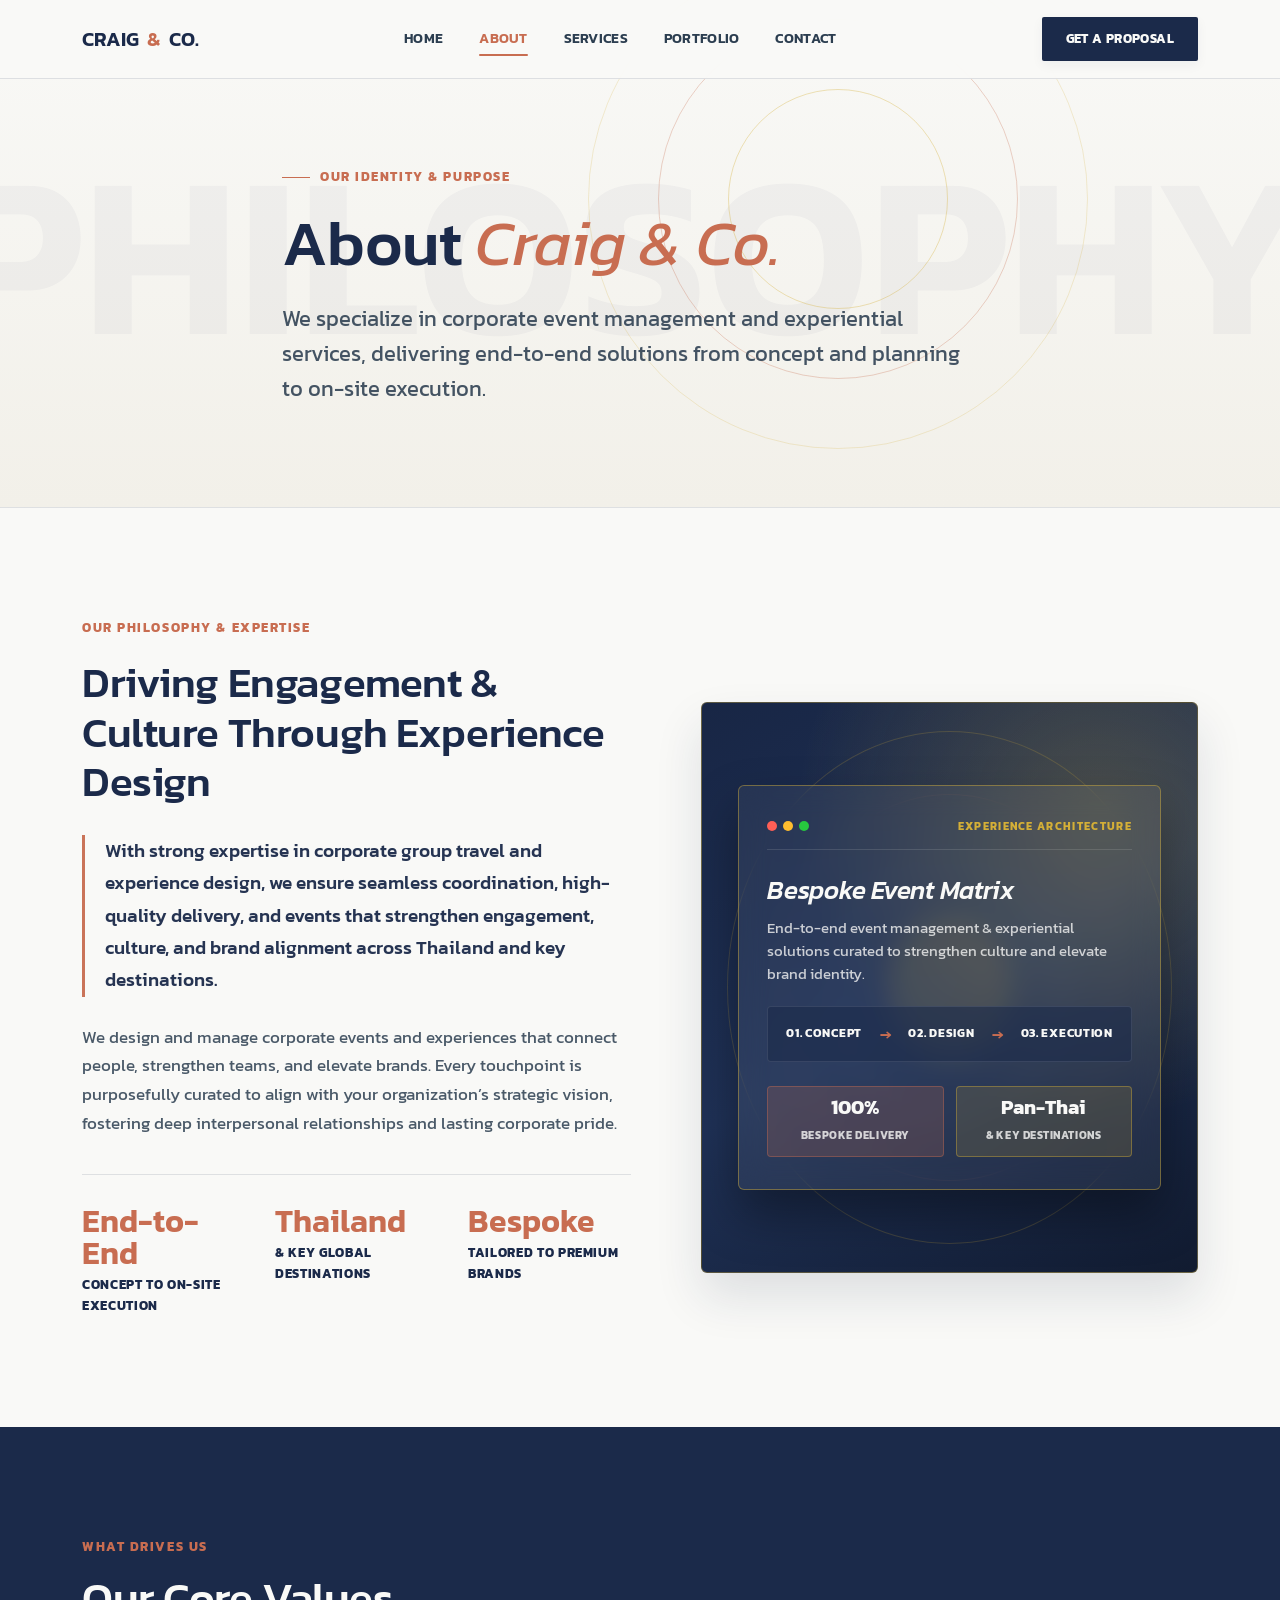
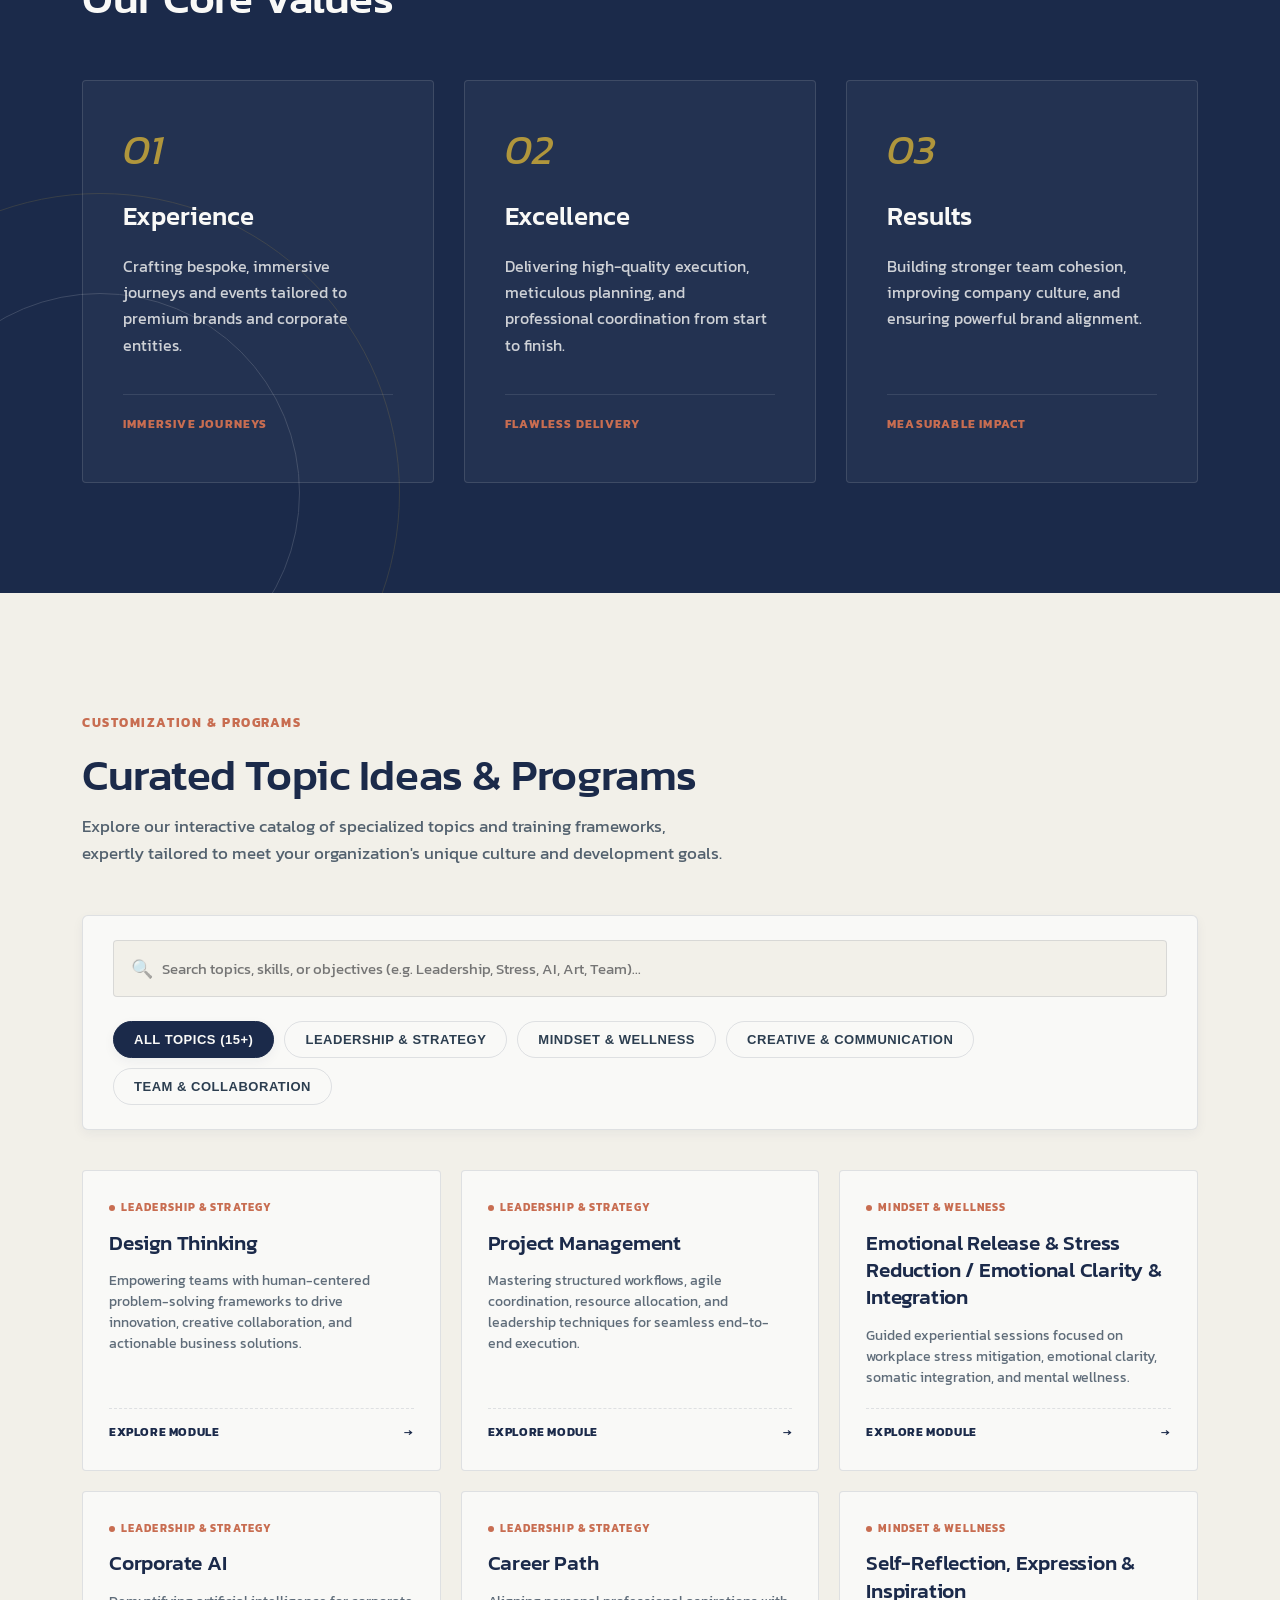
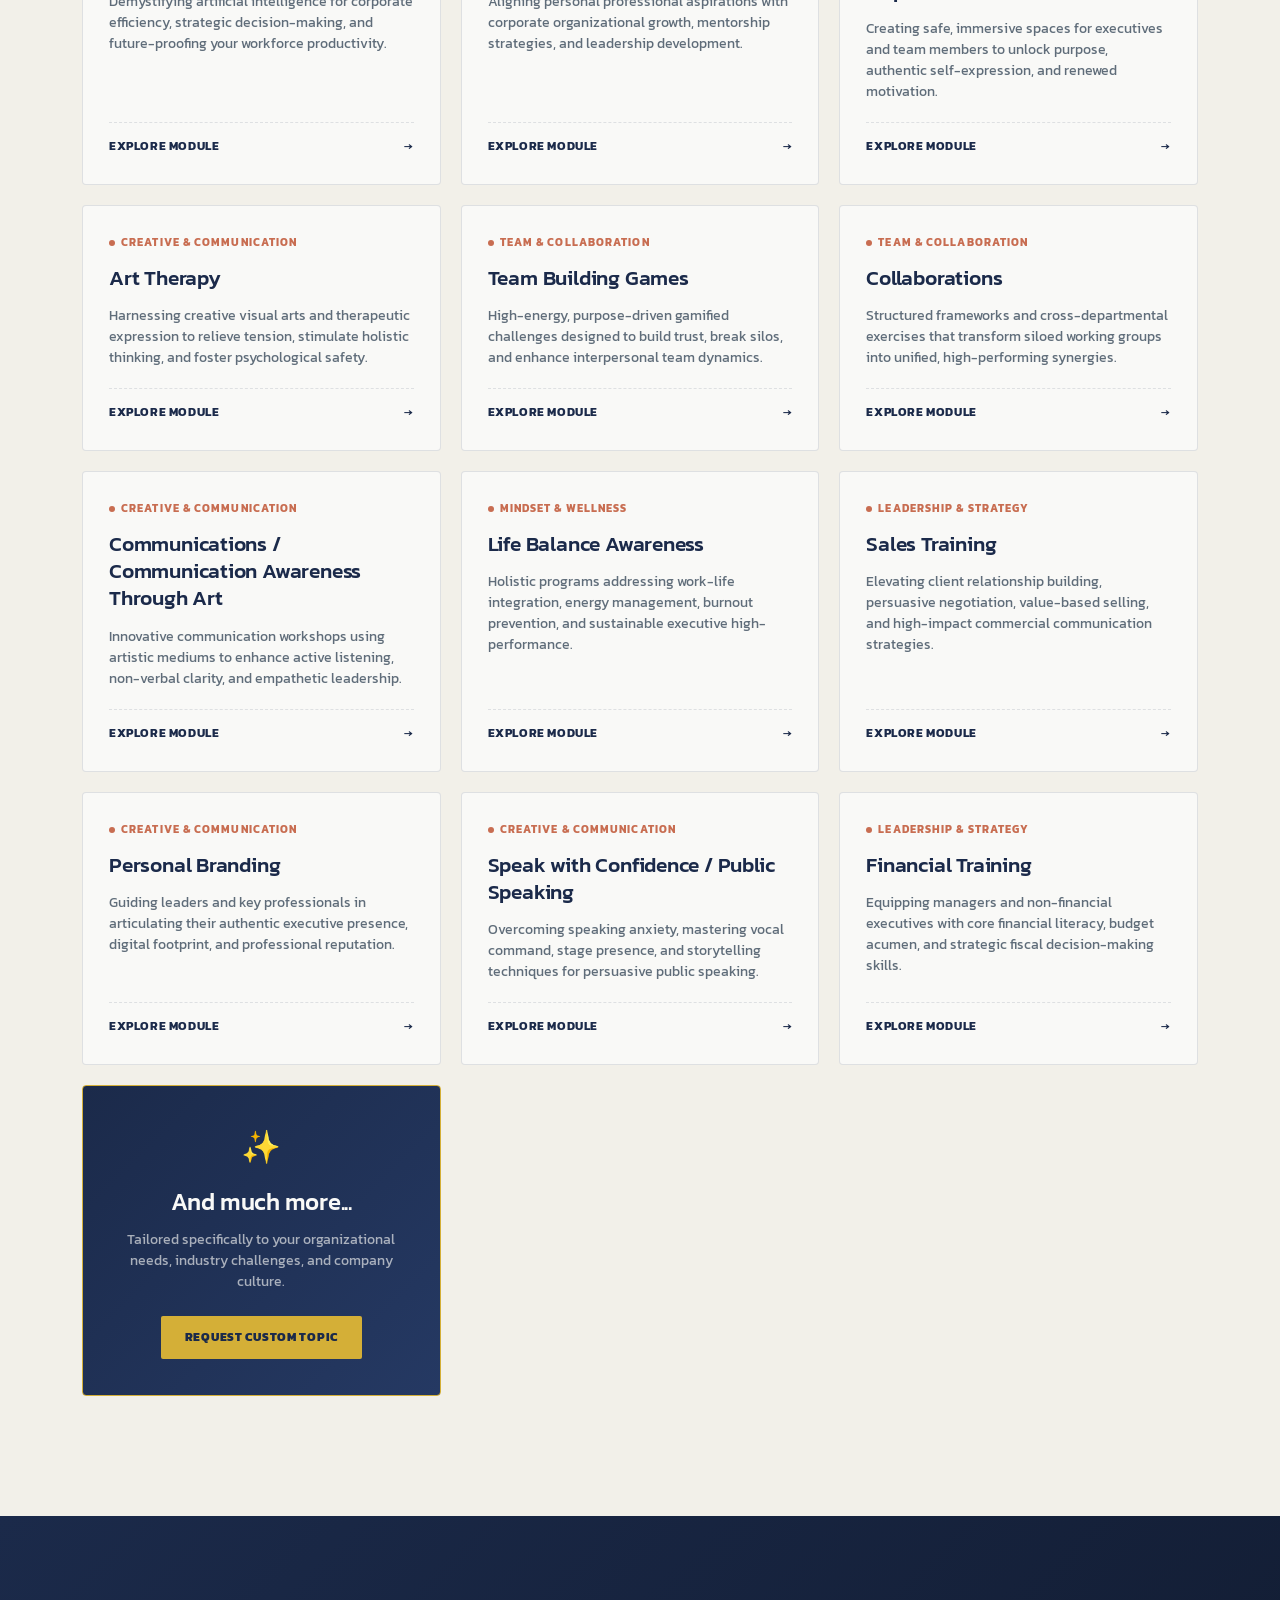
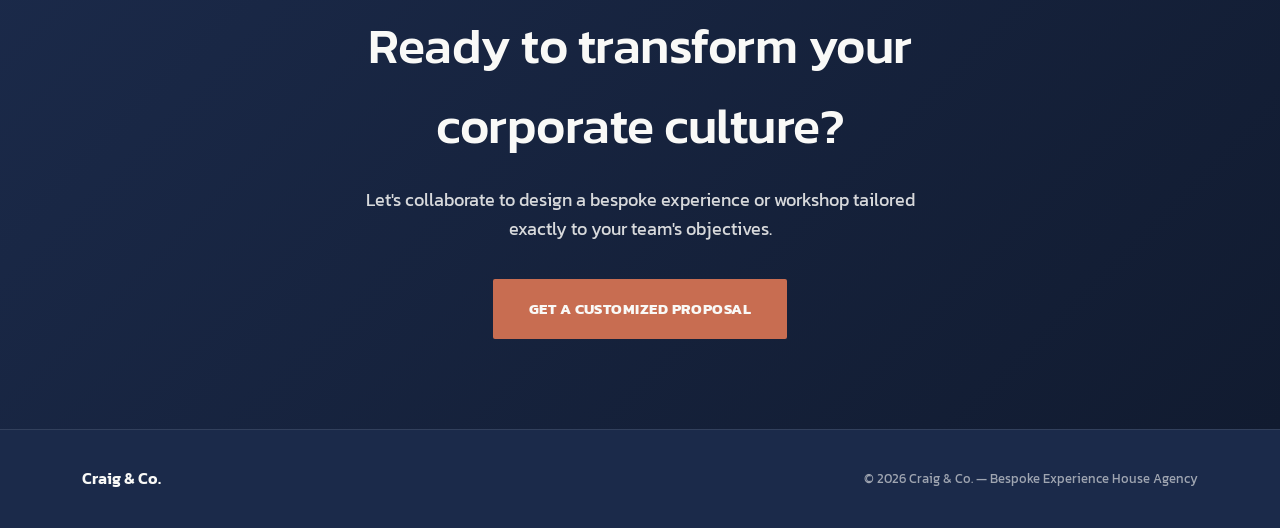
==== about.html @ c47ecbab "first commit" ====
<!DOCTYPE html>
<html lang="en">
<head>
<meta charset="UTF-8">
<meta name="viewport" content="width=device-width, initial-scale=1.0">
<title>About Us — Craig & Co. | Bespoke Experience House Agency</title>
<link rel="preconnect" href="https://fonts.googleapis.com">
<link href="https://fonts.googleapis.com/css2?family=Kanit:ital,wght@0,300;0,400;0,500;0,600;0,700;0,800;1,400;1,600&display=swap" rel="stylesheet">
<style>
  :root {
    --navy: #1B2A4A;
    --navy-light: #253963;
    --gold: #D4AF37;
    --gold-light: #f5eacf;
    --charcoal: #2C3E50;
    --cream: #F9F9F7;
    --terracotta: #C86D51;
    --terracotta-light: #f7e6e0;
    --cream-2: #f2f0e9;
    --line: rgba(27,42,74,0.12);
    --line-light: rgba(249,249,247,0.15);
    --shadow-sm: 0 4px 12px rgba(27,42,74,0.05);
    --shadow-md: 0 12px 28px rgba(27,42,74,0.08);
    --shadow-lg: 0 24px 48px rgba(27,42,74,0.12);
  }
  
  * { margin:0; padding:0; box-sizing:border-box; }
  html { scroll-behavior:smooth; }
  body {
    font-family: 'Kanit', sans-serif;
    background: var(--cream);
    color: var(--charcoal);
    line-height: 1.6;
    overflow-x: hidden;
  }
  
  h1, h2, h3, h4, .display {
    font-family: 'Kanit', sans-serif;
    font-weight: 500;
    color: var(--navy);
    letter-spacing: -0.01em;
  }
  
  a { color:inherit; text-decoration:none; }
  .wrap { max-width:1180px; margin:0 auto; padding:0 32px; }
  img { display:block; width:100%; height:100%; object-fit:cover; }

  /* Ripple motif - signature element */
  .ripple {
    position: absolute;
    border-radius: 50%;
    border: 1px solid rgba(212,175,55,0.35);
    pointer-events: none;
    transition: all 0.5s ease;
  }

  /* NAV */
  header {
    position: fixed; top:0; left:0; right:0; z-index:100;
    background: rgba(249,249,247,0.92);
    backdrop-filter: blur(12px);
    border-bottom: 1px solid var(--line);
    transition: all 0.3s ease;
  }
  nav.wrap {
    display: flex; align-items: center; justify-content: space-between;
    height: 78px;
  }
  .logo {
    font-family: 'Kanit', sans-serif;
    font-weight: 600; font-size: 20px; color: var(--navy);
    display: flex; align-items: center; gap: 8px;
    transition: transform 0.2s ease;
  }
  .logo:hover { transform: scale(1.02); }
  .logo span { color: var(--terracotta); }
  .navlinks { display:flex; gap:36px; font-size:14px; font-weight:600; letter-spacing:0.02em; text-transform:uppercase; }
  .navlinks a { position:relative; padding:4px 0; color:var(--charcoal); transition:color .25s; }
  .navlinks a:hover { color:var(--terracotta); }
  .navlinks a.active { color:var(--terracotta); }
  .navlinks a.active::after {
    content:''; position:absolute; bottom:-2px; left:0; right:0; height:2px;
    background:var(--terracotta); border-radius:2px;
  }
  .navcta {
    background: var(--navy); color: var(--cream);
    padding: 12px 24px; border-radius: 2px; font-size: 13px; font-weight: 700;
    letter-spacing: 0.03em; text-transform: uppercase;
    transition: all .25s;
    box-shadow: var(--shadow-sm);
  }
  .navcta:hover { background: var(--terracotta); transform: translateY(-1px); box-shadow: var(--shadow-md); }
  @media(max-width:860px){ .navlinks{display:none;} }

  /* SECTION 1: PAGE HEADER (HERO) */
  .page-header {
    position: relative;
    padding: 160px 0 100px;
    background: linear-gradient(180deg, var(--cream) 0%, var(--cream-2) 100%);
    overflow: hidden;
    border-bottom: 1px solid var(--line);
  }
  .header-bg-typography {
    position: absolute;
    right: -2%;
    top: 50%;
    transform: translateY(-50%);
    font-family: 'Kanit', sans-serif;
    font-size: clamp(100px, 18vw, 240px);
    font-weight: 600;
    color: rgba(27,42,74,0.035);
    white-space: nowrap;
    pointer-events: none;
    user-select: none;
    z-index: 0;
  }
  .header-rings {
    position: absolute;
    right: 15%;
    top: -10%;
    width: 500px;
    height: 500px;
    pointer-events: none;
  }
  .header-rings .ripple:nth-child(1) { width: 500px; height: 500px; top: 0; left: 0; opacity: 0.6; }
  .header-rings .ripple:nth-child(2) { width: 360px; height: 360px; top: 70px; left: 70px; border-color: rgba(200,109,81,0.3); }
  .header-rings .ripple:nth-child(3) { width: 220px; height: 220px; top: 140px; left: 140px; }
  
  .header-content {
    position: relative;
    z-index: 2;
    max-width: 780px;
  }
  .eyebrow {
    display: inline-flex; align-items: center; gap: 10px;
    font-size: 13px; font-weight: 700; letter-spacing: 0.12em; text-transform: uppercase;
    color: var(--terracotta); margin-bottom: 20px;
  }
  .eyebrow::before { content: ''; width: 28px; height: 1px; background: var(--terracotta); }
  .page-header h1 {
    font-size: clamp(44px, 5.5vw, 64px);
    line-height: 1.08;
    margin-bottom: 24px;
    color: var(--navy);
  }
  .page-header h1 em {
    font-style: italic;
    color: var(--terracotta);
    font-weight: 400;
  }
  .page-header .subheadline {
    font-size: clamp(18px, 2vw, 22px);
    color: var(--charcoal);
    opacity: 0.88;
    line-height: 1.6;
    max-width: 680px;
    font-weight: 400;
  }

  /* COMMON SECTION STYLES */
  section { padding: 110px 0; position: relative; }
  .section-label {
    font-size: 13px; font-weight: 700; letter-spacing: 0.12em; text-transform: uppercase; color: var(--terracotta);
    margin-bottom: 16px; display: block;
  }
  .section-title { font-size: clamp(32px, 4vw, 44px); margin-bottom: 24px; max-width: 680px; line-height: 1.15; }

  /* SECTION 2: PHILOSOPHY & EXPERTISE */
  .philosophy {
    background: var(--cream);
  }
  .philosophy-grid {
    display: grid;
    grid-template-columns: 1.05fr 0.95fr;
    gap: 70px;
    align-items: center;
    margin-top: 20px;
  }
  .philosophy-text h2 {
    font-size: clamp(32px, 3.8vw, 42px);
    margin-bottom: 28px;
    color: var(--navy);
    line-height: 1.18;
  }
  .philosophy-text p {
    font-size: 17px;
    color: var(--charcoal);
    opacity: 0.85;
    margin-bottom: 22px;
    line-height: 1.7;
  }
  .philosophy-text p.lead {
    font-size: 19px;
    font-weight: 500;
    color: var(--navy);
    opacity: 0.95;
    border-left: 3px solid var(--terracotta);
    padding-left: 20px;
    margin-bottom: 26px;
  }
  .philosophy-highlights {
    display: flex;
    gap: 30px;
    margin-top: 36px;
    padding-top: 30px;
    border-top: 1px solid var(--line);
    flex-wrap: wrap;
  }
  .highlight-item {
    flex: 1;
    min-width: 140px;
  }
  .highlight-num {
    font-family: 'Kanit', sans-serif;
    font-size: 32px;
    color: var(--terracotta);
    font-weight: 600;
    line-height: 1;
    margin-bottom: 6px;
  }
  .highlight-label {
    font-size: 13px;
    font-weight: 700;
    text-transform: uppercase;
    letter-spacing: 0.05em;
    color: var(--navy);
  }

  .philosophy-visual {
    position: relative;
    aspect-ratio: 4/4.6;
    border-radius: 6px;
    overflow: hidden;
    box-shadow: var(--shadow-lg);
    border: 1px solid rgba(212,175,55,0.35);
    background: radial-gradient(circle at 80% 20%, rgba(212,175,55,0.25) 0%, transparent 50%),
                linear-gradient(150deg, #182645 0%, #1f3156 50%, #111b30 100%);
    display: flex;
    align-items: center;
    justify-content: center;
    padding: 36px;
  }
  .mockup-rings {
    position: absolute;
    inset: 0;
    pointer-events: none;
    display: flex;
    align-items: center;
    justify-content: center;
  }
  .mockup-rings .ripple:nth-child(1) { width: 90%; height: 90%; border-color: rgba(212,175,55,0.2); }
  .mockup-rings .ripple:nth-child(2) { width: 68%; height: 68%; border-color: rgba(200,109,81,0.25); }
  .mockup-rings .ripple:nth-child(3) { width: 46%; height: 46%; border-color: rgba(249,249,247,0.15); }
  .mockup-rings .ripple:nth-child(4) { width: 24%; height: 24%; background: rgba(212,175,55,0.12); }

  .mockup-card {
    position: relative;
    z-index: 2;
    background: rgba(249, 249, 247, 0.06);
    backdrop-filter: blur(14px);
    border: 1px solid rgba(212,175,55,0.45);
    border-radius: 6px;
    padding: 32px 28px;
    width: 100%;
    box-shadow: 0 24px 48px rgba(0,0,0,0.35);
    display: flex;
    flex-direction: column;
    gap: 24px;
    transition: transform 0.4s ease, box-shadow 0.4s ease;
  }
  .philosophy-visual:hover .mockup-card {
    transform: translateY(-6px) scale(1.02);
    box-shadow: 0 32px 64px rgba(0,0,0,0.45);
  }
  .mockup-header {
    display: flex;
    align-items: center;
    justify-content: space-between;
    border-bottom: 1px solid rgba(249,249,247,0.12);
    padding-bottom: 14px;
  }
  .mockup-dots {
    display: flex; gap: 6px;
  }
  .mockup-dots span {
    width: 10px; height: 10px; border-radius: 50%; display: inline-block;
  }
  .mockup-dots span:nth-child(1) { background: #ff5f56; }
  .mockup-dots span:nth-child(2) { background: #ffbd2e; }
  .mockup-dots span:nth-child(3) { background: #27c93f; }
  .mockup-tag {
    font-size: 11px; font-weight: 700; letter-spacing: 0.12em; text-transform: uppercase; color: var(--gold);
  }
  .mockup-body h3 {
    font-size: 26px; color: var(--cream); line-height: 1.25; margin-bottom: 10px; font-style: italic;
  }
  .mockup-body p {
    font-size: 14.5px; color: rgba(249,249,247,0.78); line-height: 1.6; margin-bottom: 20px;
  }
  .mockup-flow {
    display: flex;
    align-items: center;
    justify-content: space-between;
    background: rgba(27,42,74,0.6);
    padding: 14px 18px;
    border-radius: 4px;
    border: 1px solid rgba(249,249,247,0.1);
  }
  .flow-step {
    font-size: 12px; font-weight: 700; color: var(--cream); text-transform: uppercase; letter-spacing: 0.06em;
  }
  .flow-arrow { color: var(--terracotta); font-weight: bold; }
  .mockup-stats {
    display: flex; gap: 12px;
  }
  .stat-pill {
    flex: 1;
    background: rgba(200,109,81,0.2);
    border: 1px solid rgba(200,109,81,0.4);
    padding: 10px 14px;
    border-radius: 4px;
    text-align: center;
  }
  .stat-pill strong {
    display: block; font-family: 'Kanit', sans-serif; font-size: 20px; color: var(--cream); line-height: 1; margin-bottom: 4px;
  }
  .stat-pill span {
    font-size: 11px; font-weight: 700; text-transform: uppercase; letter-spacing: 0.05em; color: rgba(249,249,247,0.8);
  }
  @media(max-width:860px){
    .philosophy-grid { grid-template-columns: 1fr; gap: 50px; }
  }

  /* SECTION 3: CORE VALUES */
  .core-values {
    background: var(--navy);
    color: var(--cream);
    position: relative;
    overflow: hidden;
  }
  .core-values .section-title { color: var(--cream); }
  .values-bg-rings {
    position: absolute;
    left: -200px;
    bottom: -200px;
    width: 600px;
    height: 600px;
    pointer-events: none;
    opacity: 0.15;
  }
  .values-bg-rings .ripple:nth-child(1) { width: 600px; height: 600px; border-color: var(--gold); }
  .values-bg-rings .ripple:nth-child(2) { width: 400px; height: 400px; top: 100px; left: 100px; border-color: var(--cream); }
  
  .values-grid {
    display: grid;
    grid-template-columns: repeat(3, 1fr);
    gap: 30px;
    margin-top: 56px;
    position: relative;
    z-index: 2;
  }
  .value-card {
    background: rgba(249, 249, 247, 0.04);
    border: 1px solid rgba(249, 249, 247, 0.12);
    padding: 48px 40px;
    border-radius: 4px;
    transition: all 0.4s cubic-bezier(0.16, 1, 0.3, 1);
    position: relative;
    overflow: hidden;
    display: flex;
    flex-direction: column;
    justify-content: space-between;
  }
  .value-card::before {
    content: '';
    position: absolute;
    top: 0; left: 0; width: 100%; height: 3px;
    background: var(--terracotta);
    transform: scaleX(0);
    transform-origin: left;
    transition: transform 0.4s ease;
  }
  .value-card:hover {
    background: rgba(249, 249, 247, 0.08);
    border-color: rgba(212, 175, 55, 0.4);
    transform: translateY(-8px);
    box-shadow: 0 20px 40px rgba(0,0,0,0.3);
  }
  .value-card:hover::before {
    transform: scaleX(1);
    background: var(--gold);
  }
  .value-number {
    font-family: 'Kanit', sans-serif;
    font-style: italic;
    font-size: 42px;
    color: var(--gold);
    opacity: 0.8;
    margin-bottom: 24px;
    line-height: 1;
  }
  .value-card h3 {
    font-size: 26px;
    color: var(--cream);
    margin-bottom: 16px;
    letter-spacing: 0;
  }
  .value-card p {
    font-size: 16px;
    color: rgba(249, 249, 247, 0.8);
    line-height: 1.65;
  }
  .value-footer-line {
    margin-top: 36px;
    padding-top: 20px;
    border-top: 1px solid rgba(249,249,247,0.1);
    font-size: 12px;
    text-transform: uppercase;
    letter-spacing: 0.1em;
    color: var(--terracotta);
    font-weight: 700;
  }
  @media(max-width:960px){
    .values-grid { grid-template-columns: 1fr; gap: 24px; }
  }

  /* SECTION 4: TOPIC IDEAS & WORKSHOPS */
  .workshops-section {
    background: var(--cream-2);
    padding: 120px 0;
  }
  .workshops-header {
    display: flex;
    justify-content: space-between;
    align-items: flex-end;
    flex-wrap: wrap;
    gap: 24px;
    margin-bottom: 48px;
  }
  .workshops-header-text { max-width: 640px; }
  
  /* Search & Filter UI */
  .controls-bar {
    display: flex;
    flex-direction: column;
    gap: 24px;
    margin-bottom: 40px;
    background: var(--cream);
    padding: 24px 30px;
    border-radius: 6px;
    border: 1px solid var(--line);
    box-shadow: var(--shadow-sm);
  }
  .search-box {
    position: relative;
    width: 100%;
  }
  .search-input {
    width: 100%;
    padding: 16px 20px 16px 48px;
    font-family: 'Kanit', sans-serif;
    font-size: 15px;
    border: 1px solid var(--line);
    border-radius: 4px;
    background: var(--cream-2);
    color: var(--charcoal);
    transition: all 0.25s;
  }
  .search-input:focus {
    outline: none;
    border-color: var(--navy);
    background: #fff;
    box-shadow: 0 0 0 3px rgba(27,42,74,0.08);
  }
  .search-icon {
    position: absolute;
    left: 18px; top: 50%;
    transform: translateY(-50%);
    color: var(--navy);
    opacity: 0.5;
    pointer-events: none;
    font-size: 18px;
  }
  .filter-tabs {
    display: flex;
    gap: 10px;
    flex-wrap: wrap;
  }
  .filter-btn {
    padding: 10px 20px;
    border-radius: 30px;
    font-size: 13px;
    font-weight: 700;
    letter-spacing: 0.04em;
    text-transform: uppercase;
    background: transparent;
    border: 1px solid var(--line);
    color: var(--charcoal);
    cursor: pointer;
    transition: all 0.25s;
  }
  .filter-btn:hover {
    border-color: var(--navy);
    color: var(--navy);
  }
  .filter-btn.active {
    background: var(--navy);
    color: var(--cream);
    border-color: var(--navy);
    box-shadow: var(--shadow-sm);
  }

  /* Tag Grid */
  .tag-grid {
    display: grid;
    grid-template-columns: repeat(auto-fill, minmax(340px, 1fr));
    gap: 20px;
  }
  .topic-card {
    background: var(--cream);
    border: 1px solid var(--line);
    padding: 28px 26px;
    border-radius: 4px;
    transition: all 0.3s cubic-bezier(0.16, 1, 0.3, 1);
    cursor: pointer;
    display: flex;
    flex-direction: column;
    justify-content: space-between;
    position: relative;
    overflow: hidden;
  }
  .topic-card:hover {
    transform: translateY(-5px);
    box-shadow: var(--shadow-md);
    border-color: var(--terracotta);
    background: #fff;
  }
  .topic-category {
    font-size: 11px;
    font-weight: 700;
    text-transform: uppercase;
    letter-spacing: 0.1em;
    color: var(--terracotta);
    margin-bottom: 12px;
    display: flex;
    align-items: center;
    gap: 6px;
  }
  .topic-category::before {
    content: '';
    width: 6px; height: 6px;
    border-radius: 50%;
    background: var(--terracotta);
  }
  .topic-title {
    font-family: 'Kanit', sans-serif;
    font-size: 21px;
    color: var(--navy);
    margin-bottom: 14px;
    line-height: 1.3;
    transition: color 0.25s;
  }
  .topic-card:hover .topic-title {
    color: var(--terracotta);
  }
  .topic-desc {
    font-size: 14px;
    color: var(--charcoal);
    opacity: 0.75;
    line-height: 1.5;
    margin-bottom: 20px;
  }
  .topic-action {
    display: flex;
    align-items: center;
    justify-content: space-between;
    font-size: 12px;
    font-weight: 700;
    text-transform: uppercase;
    letter-spacing: 0.05em;
    color: var(--navy);
    padding-top: 14px;
    border-top: 1px dashed var(--line);
  }
  .topic-action span {
    transition: transform 0.25s;
  }
  .topic-card:hover .topic-action span {
    transform: translateX(4px);
    color: var(--terracotta);
  }

  /* Special Card: And much more... */
  .topic-card.special-card {
    background: linear-gradient(135deg, var(--navy) 0%, var(--navy-light) 100%);
    color: var(--cream);
    border-color: var(--gold);
    justify-content: center;
    text-align: center;
    padding: 36px 26px;
  }
  .topic-card.special-card .topic-title {
    color: var(--cream);
    font-size: 24px;
    margin-bottom: 12px;
  }
  .topic-card.special-card .topic-desc {
    color: rgba(249,249,247,0.85);
    margin-bottom: 24px;
  }
  .topic-card.special-card .btn-special {
    display: inline-block;
    background: var(--gold);
    color: var(--navy);
    padding: 12px 24px;
    border-radius: 2px;
    font-size: 12px;
    font-weight: 800;
    text-transform: uppercase;
    letter-spacing: 0.06em;
    transition: all 0.25s;
    margin: 0 auto;
  }
  .topic-card.special-card:hover .btn-special {
    background: var(--cream);
    transform: scale(1.05);
  }

  /* No Results Message */
  .no-results {
    grid-column: 1 / -1;
    text-align: center;
    padding: 60px 20px;
    background: var(--cream);
    border: 1px dashed var(--line);
    border-radius: 4px;
    display: none;
  }
  .no-results h3 { font-size: 22px; margin-bottom: 8px; color: var(--navy); }
  .no-results p { font-size: 15px; opacity: 0.7; }

  /* MODAL / DRAWER FOR TOPIC DETAILS */
  .modal-overlay {
    position: fixed; inset: 0; z-index: 1000;
    background: rgba(27,42,74,0.65);
    backdrop-filter: blur(8px);
    display: flex; align-items: center; justify-content: center;
    padding: 20px;
    opacity: 0; pointer-events: none;
    transition: opacity 0.3s ease;
  }
  .modal-overlay.open {
    opacity: 1; pointer-events: auto;
  }
  .modal-box {
    background: var(--cream);
    width: 100%; max-width: 620px;
    border-radius: 6px;
    box-shadow: var(--shadow-lg);
    border: 1px solid var(--line);
    padding: 40px;
    position: relative;
    transform: translateY(20px);
    transition: transform 0.3s cubic-bezier(0.16, 1, 0.3, 1);
    max-height: 90vh;
    overflow-y: auto;
  }
  .modal-overlay.open .modal-box {
    transform: translateY(0);
  }
  .modal-close {
    position: absolute; top: 24px; right: 24px;
    background: transparent; border: none;
    font-size: 24px; color: var(--charcoal);
    cursor: pointer; width: 36px; height: 36px;
    border-radius: 50%; display: flex; align-items: center; justify-content: center;
    transition: background 0.2s;
  }
  .modal-close:hover { background: var(--cream-2); color: var(--terracotta); }
  .modal-category {
    font-size: 12px; font-weight: 700; text-transform: uppercase;
    letter-spacing: 0.1em; color: var(--terracotta); margin-bottom: 10px;
  }
  .modal-title {
    font-size: 32px; color: var(--navy); margin-bottom: 20px; line-height: 1.2;
  }
  .modal-body p {
    font-size: 16px; color: var(--charcoal); line-height: 1.7; margin-bottom: 24px;
  }
  .modal-features {
    background: var(--cream-2);
    padding: 24px;
    border-radius: 4px;
    margin-bottom: 30px;
    border-left: 3px solid var(--gold);
  }
  .modal-features h5 { font-size: 14px; text-transform: uppercase; letter-spacing: 0.05em; color: var(--navy); margin-bottom: 12px; }
  .modal-features ul { list-style: none; display: flex; flex-direction: column; gap: 8px; font-size: 14.5px; }
  .modal-features li { display: flex; align-items: center; gap: 10px; }
  .modal-features li::before { content: '✓'; color: var(--terracotta); font-weight: bold; }
  .modal-footer {
    display: flex; gap: 16px; flex-wrap: wrap;
  }
  .btn {
    padding: 16px 30px; font-size: 14px; font-weight: 700; letter-spacing: 0.03em; text-transform: uppercase;
    border-radius: 2px; transition: all .25s; display: inline-block; cursor: pointer; border: none;
  }
  .btn-primary { background: var(--navy); color: var(--cream); }
  .btn-primary:hover { background: var(--terracotta); }
  .btn-outline { border: 1px solid var(--navy); color: var(--navy); background: transparent; }
  .btn-outline:hover { background: var(--navy); color: var(--cream); }

  /* BOTTOM CONSULTATION BANNER */
  .cta-banner {
    background: linear-gradient(135deg, var(--navy) 0%, #111b30 100%);
    color: var(--cream);
    padding: 90px 0;
    text-align: center;
    position: relative;
    overflow: hidden;
  }
  .cta-banner h2 { color: var(--cream); font-size: clamp(32px, 4.5vw, 50px); margin-bottom: 20px; max-width: 760px; margin-left: auto; margin-right: auto; }
  .cta-banner p { font-size: 18px; opacity: 0.85; max-width: 600px; margin: 0 auto 36px; }

  /* FOOTER */
  footer {
    background: var(--navy); color: rgba(249,249,247,0.6);
    padding: 36px 0; font-size: 13px;
    border-top: 1px solid rgba(249,249,247,0.1);
  }
  footer .fname { font-family: 'Kanit', sans-serif; color: var(--cream); font-weight: 600; font-size: 16px; }
</style>
</head>
<body>

<!-- HEADER & NAVIGATION -->
<header id="navbar">
  <nav class="wrap">
    <a href="index.html" class="logo">CRAIG <span>&</span> CO.</a>
    <div class="navlinks">
      <a href="index.html">Home</a>
      <a href="about.html" class="active">About</a>
      <a href="services.html">Services</a>
      <a href="portfolio.html">Portfolio</a>
      <a href="contact.html">Contact</a>
    </div>
    <a class="navcta" href="contact.html">Get a Proposal</a>
  </nav>
</header>

<!-- SECTION 1: PAGE HEADER -->
<section class="page-header">
  <div class="header-bg-typography">PHILOSOPHY</div>
  <div class="header-rings">
    <div class="ripple"></div><div class="ripple"></div><div class="ripple"></div>
  </div>
  <div class="wrap header-content">
    <div class="eyebrow">Our Identity &amp; Purpose</div>
    <h1>About <em>Craig &amp; Co.</em></h1>
    <p class="subheadline">We specialize in corporate event management and experiential services, delivering end-to-end solutions from concept and planning to on-site execution.</p>
  </div>
</section>

<!-- SECTION 2: OUR PHILOSOPHY & EXPERTISE -->
<section class="philosophy">
  <div class="wrap">
    <span class="section-label">Our Philosophy &amp; Expertise</span>
    <div class="philosophy-grid">
      <div class="philosophy-text">
        <h2>Driving Engagement &amp; Culture Through Experience Design</h2>
        <p class="lead">With strong expertise in corporate group travel and experience design, we ensure seamless coordination, high-quality delivery, and events that strengthen engagement, culture, and brand alignment across Thailand and key destinations.</p>
        <p>We design and manage corporate events and experiences that connect people, strengthen teams, and elevate brands. Every touchpoint is purposefully curated to align with your organization’s strategic vision, fostering deep interpersonal relationships and lasting corporate pride.</p>
        
        <div class="philosophy-highlights">
          <div class="highlight-item">
            <div class="highlight-num">End-to-End</div>
            <div class="highlight-label">Concept to On-Site Execution</div>
          </div>
          <div class="highlight-item">
            <div class="highlight-num">Thailand</div>
            <div class="highlight-label">&amp; Key Global Destinations</div>
          </div>
          <div class="highlight-item">
            <div class="highlight-num">Bespoke</div>
            <div class="highlight-label">Tailored to Premium Brands</div>
          </div>
        </div>
      </div>
      
      <div class="philosophy-visual">
        <div class="mockup-rings">
          <div class="ripple"></div><div class="ripple"></div><div class="ripple"></div><div class="ripple"></div>
        </div>
        
        <!-- Pure CSS UI Mockup Image -->
        <div class="mockup-card">
          <div class="mockup-header">
            <div class="mockup-dots"><span></span><span></span><span></span></div>
            <div class="mockup-tag">Experience Architecture</div>
          </div>
          <div class="mockup-body">
            <h3>Bespoke Event Matrix</h3>
            <p>End-to-end event management &amp; experiential solutions curated to strengthen culture and elevate brand identity.</p>
            <div class="mockup-flow">
              <span class="flow-step">01. Concept</span>
              <span class="flow-arrow">&rarr;</span>
              <span class="flow-step">02. Design</span>
              <span class="flow-arrow">&rarr;</span>
              <span class="flow-step">03. Execution</span>
            </div>
          </div>
          <div class="mockup-stats">
            <div class="stat-pill">
              <strong>100%</strong>
              <span>Bespoke Delivery</span>
            </div>
            <div class="stat-pill" style="background: rgba(212,175,55,0.15); border-color: rgba(212,175,55,0.4);">
              <strong>Pan-Thai</strong>
              <span>&amp; Key Destinations</span>
            </div>
          </div>
        </div>
      </div>
    </div>
  </div>
</section>

<!-- SECTION 3: CORE VALUES -->
<section class="core-values">
  <div class="values-bg-rings">
    <div class="ripple"></div><div class="ripple"></div>
  </div>
  <div class="wrap">
    <span class="section-label">What Drives Us</span>
    <h2 class="section-title">Our Core Values</h2>
    <div class="values-grid">
      
      <!-- Value 1 -->
      <div class="value-card">
        <div>
          <div class="value-number">01</div>
          <h3>Experience</h3>
          <p>Crafting bespoke, immersive journeys and events tailored to premium brands and corporate entities.</p>
        </div>
        <div class="value-footer-line">Immersive Journeys</div>
      </div>

      <!-- Value 2 -->
      <div class="value-card">
        <div>
          <div class="value-number">02</div>
          <h3>Excellence</h3>
          <p>Delivering high-quality execution, meticulous planning, and professional coordination from start to finish.</p>
        </div>
        <div class="value-footer-line">Flawless Delivery</div>
      </div>

      <!-- Value 3 -->
      <div class="value-card">
        <div>
          <div class="value-number">03</div>
          <h3>Results</h3>
          <p>Building stronger team cohesion, improving company culture, and ensuring powerful brand alignment.</p>
        </div>
        <div class="value-footer-line">Measurable Impact</div>
      </div>

    </div>
  </div>
</section>

<!-- SECTION 4: TOPIC IDEAS & WORKSHOPS -->
<section class="workshops-section">
  <div class="wrap">
    <div class="workshops-header">
      <div class="workshops-header-text">
        <span class="section-label">Customization &amp; Programs</span>
        <h2 class="section-title" style="margin-bottom:12px;">Curated Topic Ideas &amp; Programs</h2>
        <p style="font-size:17px; opacity:0.8;">Explore our interactive catalog of specialized topics and training frameworks, expertly tailored to meet your organization's unique culture and development goals.</p>
      </div>
    </div>

    <!-- Search & Filter Bar -->
    <div class="controls-bar">
      <div class="search-box">
        <span class="search-icon">🔍</span>
        <input type="text" id="topicSearch" class="search-input" placeholder="Search topics, skills, or objectives (e.g. Leadership, Stress, AI, Art, Team)...">
      </div>
      <div class="filter-tabs" id="filterTabs">
        <button class="filter-btn active" data-filter="all">All Topics (15+)</button>
        <button class="filter-btn" data-filter="leadership">Leadership &amp; Strategy</button>
        <button class="filter-btn" data-filter="mindset">Mindset &amp; Wellness</button>
        <button class="filter-btn" data-filter="creative">Creative &amp; Communication</button>
        <button class="filter-btn" data-filter="team">Team &amp; Collaboration</button>
      </div>
    </div>

    <!-- Interactive Grid -->
    <div class="tag-grid" id="topicsGrid">
      
      <div class="topic-card" data-category="leadership" data-title="Design Thinking" data-desc="Empowering teams with human-centered problem-solving frameworks to drive innovation, creative collaboration, and actionable business solutions.">
        <div>
          <div class="topic-category">Leadership &amp; Strategy</div>
          <h3 class="topic-title">Design Thinking</h3>
          <p class="topic-desc">Empowering teams with human-centered problem-solving frameworks to drive innovation, creative collaboration, and actionable business solutions.</p>
        </div>
        <div class="topic-action">Explore Module <span>&rarr;</span></div>
      </div>

      <div class="topic-card" data-category="leadership" data-title="Project Management" data-desc="Mastering structured workflows, agile coordination, resource allocation, and leadership techniques for seamless end-to-end execution.">
        <div>
          <div class="topic-category">Leadership &amp; Strategy</div>
          <h3 class="topic-title">Project Management</h3>
          <p class="topic-desc">Mastering structured workflows, agile coordination, resource allocation, and leadership techniques for seamless end-to-end execution.</p>
        </div>
        <div class="topic-action">Explore Module <span>&rarr;</span></div>
      </div>

      <div class="topic-card" data-category="mindset" data-title="Emotional Release &amp; Stress Reduction" data-desc="Guided experiential sessions focused on workplace stress mitigation, emotional clarity, somatic integration, and mental wellness.">
        <div>
          <div class="topic-category">Mindset &amp; Wellness</div>
          <h3 class="topic-title">Emotional Release &amp; Stress Reduction / Emotional Clarity &amp; Integration</h3>
          <p class="topic-desc">Guided experiential sessions focused on workplace stress mitigation, emotional clarity, somatic integration, and mental wellness.</p>
        </div>
        <div class="topic-action">Explore Module <span>&rarr;</span></div>
      </div>

      <div class="topic-card" data-category="leadership" data-title="Corporate AI" data-desc="Demystifying artificial intelligence for corporate efficiency, strategic decision-making, and future-proofing your workforce productivity.">
        <div>
          <div class="topic-category">Leadership &amp; Strategy</div>
          <h3 class="topic-title">Corporate AI</h3>
          <p class="topic-desc">Demystifying artificial intelligence for corporate efficiency, strategic decision-making, and future-proofing your workforce productivity.</p>
        </div>
        <div class="topic-action">Explore Module <span>&rarr;</span></div>
      </div>

      <div class="topic-card" data-category="leadership" data-title="Career Path" data-desc="Aligning personal professional aspirations with corporate organizational growth, mentorship strategies, and leadership development.">
        <div>
          <div class="topic-category">Leadership &amp; Strategy</div>
          <h3 class="topic-title">Career Path</h3>
          <p class="topic-desc">Aligning personal professional aspirations with corporate organizational growth, mentorship strategies, and leadership development.</p>
        </div>
        <div class="topic-action">Explore Module <span>&rarr;</span></div>
      </div>

      <div class="topic-card" data-category="mindset" data-title="Self-Reflection, Expression &amp; Inspiration" data-desc="Creating safe, immersive spaces for executives and team members to unlock purpose, authentic self-expression, and renewed motivation.">
        <div>
          <div class="topic-category">Mindset &amp; Wellness</div>
          <h3 class="topic-title">Self-Reflection, Expression &amp; Inspiration</h3>
          <p class="topic-desc">Creating safe, immersive spaces for executives and team members to unlock purpose, authentic self-expression, and renewed motivation.</p>
        </div>
        <div class="topic-action">Explore Module <span>&rarr;</span></div>
      </div>

      <div class="topic-card" data-category="creative" data-title="Art Therapy" data-desc="Harnessing creative visual arts and therapeutic expression to relieve tension, stimulate holistic thinking, and foster psychological safety.">
        <div>
          <div class="topic-category">Creative &amp; Communication</div>
          <h3 class="topic-title">Art Therapy</h3>
          <p class="topic-desc">Harnessing creative visual arts and therapeutic expression to relieve tension, stimulate holistic thinking, and foster psychological safety.</p>
        </div>
        <div class="topic-action">Explore Module <span>&rarr;</span></div>
      </div>

      <div class="topic-card" data-category="team" data-title="Team Building Games" data-desc="High-energy, purpose-driven gamified challenges designed to build trust, break silos, and enhance interpersonal team dynamics.">
        <div>
          <div class="topic-category">Team &amp; Collaboration</div>
          <h3 class="topic-title">Team Building Games</h3>
          <p class="topic-desc">High-energy, purpose-driven gamified challenges designed to build trust, break silos, and enhance interpersonal team dynamics.</p>
        </div>
        <div class="topic-action">Explore Module <span>&rarr;</span></div>
      </div>

      <div class="topic-card" data-category="team" data-title="Collaborations" data-desc="Structured frameworks and cross-departmental exercises that transform siloed working groups into unified, high-performing synergies.">
        <div>
          <div class="topic-category">Team &amp; Collaboration</div>
          <h3 class="topic-title">Collaborations</h3>
          <p class="topic-desc">Structured frameworks and cross-departmental exercises that transform siloed working groups into unified, high-performing synergies.</p>
        </div>
        <div class="topic-action">Explore Module <span>&rarr;</span></div>
      </div>

      <div class="topic-card" data-category="creative" data-title="Communications / Communication Awareness Through Art" data-desc="Innovative communication workshops using artistic mediums to enhance active listening, non-verbal clarity, and empathetic leadership.">
        <div>
          <div class="topic-category">Creative &amp; Communication</div>
          <h3 class="topic-title">Communications / Communication Awareness Through Art</h3>
          <p class="topic-desc">Innovative communication workshops using artistic mediums to enhance active listening, non-verbal clarity, and empathetic leadership.</p>
        </div>
        <div class="topic-action">Explore Module <span>&rarr;</span></div>
      </div>

      <div class="topic-card" data-category="mindset" data-title="Life Balance Awareness" data-desc="Holistic programs addressing work-life integration, energy management, burnout prevention, and sustainable executive high-performance.">
        <div>
          <div class="topic-category">Mindset &amp; Wellness</div>
          <h3 class="topic-title">Life Balance Awareness</h3>
          <p class="topic-desc">Holistic programs addressing work-life integration, energy management, burnout prevention, and sustainable executive high-performance.</p>
        </div>
        <div class="topic-action">Explore Module <span>&rarr;</span></div>
      </div>

      <div class="topic-card" data-category="leadership" data-title="Sales Training" data-desc="Elevating client relationship building, persuasive negotiation, value-based selling, and high-impact commercial communication strategies.">
        <div>
          <div class="topic-category">Leadership &amp; Strategy</div>
          <h3 class="topic-title">Sales Training</h3>
          <p class="topic-desc">Elevating client relationship building, persuasive negotiation, value-based selling, and high-impact commercial communication strategies.</p>
        </div>
        <div class="topic-action">Explore Module <span>&rarr;</span></div>
      </div>

      <div class="topic-card" data-category="creative" data-title="Personal Branding" data-desc="Guiding leaders and key professionals in articulating their authentic executive presence, digital footprint, and professional reputation.">
        <div>
          <div class="topic-category">Creative &amp; Communication</div>
          <h3 class="topic-title">Personal Branding</h3>
          <p class="topic-desc">Guiding leaders and key professionals in articulating their authentic executive presence, digital footprint, and professional reputation.</p>
        </div>
        <div class="topic-action">Explore Module <span>&rarr;</span></div>
      </div>

      <div class="topic-card" data-category="creative" data-title="Speak with Confidence / Public Speaking" data-desc="Overcoming speaking anxiety, mastering vocal command, stage presence, and storytelling techniques for persuasive public speaking.">
        <div>
          <div class="topic-category">Creative &amp; Communication</div>
          <h3 class="topic-title">Speak with Confidence / Public Speaking</h3>
          <p class="topic-desc">Overcoming speaking anxiety, mastering vocal command, stage presence, and storytelling techniques for persuasive public speaking.</p>
        </div>
        <div class="topic-action">Explore Module <span>&rarr;</span></div>
      </div>

      <div class="topic-card" data-category="leadership" data-title="Financial Training" data-desc="Equipping managers and non-financial executives with core financial literacy, budget acumen, and strategic fiscal decision-making skills.">
        <div>
          <div class="topic-category">Leadership &amp; Strategy</div>
          <h3 class="topic-title">Financial Training</h3>
          <p class="topic-desc">Equipping managers and non-financial executives with core financial literacy, budget acumen, and strategic fiscal decision-making skills.</p>
        </div>
        <div class="topic-action">Explore Module <span>&rarr;</span></div>
      </div>

      <!-- Special Callout Item -->
      <div class="topic-card special-card" data-category="all" data-title="Custom Organizational Program" data-desc="And much more tailored to your organizational needs.">
        <div>
          <div style="font-size:32px; margin-bottom:12px;">✨</div>
          <h3 class="topic-title">And much more...</h3>
          <p class="topic-desc">Tailored specifically to your organizational needs, industry challenges, and company culture.</p>
        </div>
        <a href="contact.html" class="btn-special">Request Custom Topic</a>
      </div>

      <!-- No Results Indicator -->
      <div class="no-results" id="noResults">
        <h3>No matching topics found</h3>
        <p>Try searching for a different keyword or view all available programs.</p>
      </div>

    </div>
  </div>
</section>

<!-- BOTTOM CONSULTATION BANNER -->
<section class="cta-banner">
  <div class="wrap">
    <h2>Ready to transform your corporate culture?</h2>
    <p>Let's collaborate to design a bespoke experience or workshop tailored exactly to your team's objectives.</p>
    <a href="contact.html" class="btn btn-primary" style="background:var(--terracotta); color:var(--cream); padding:18px 36px; font-size:15px;">Get a Customized Proposal</a>
  </div>
</section>

<!-- FOOTER -->
<footer>
  <div class="wrap" style="display:flex; justify-content:space-between; align-items:center; flex-wrap:wrap; gap:12px; width:100%;">
    <div class="fname">Craig &amp; Co.</div>
    <div>© 2026 Craig &amp; Co. — Bespoke Experience House Agency</div>
  </div>
</footer>

<!-- MODAL FOR TOPIC DETAILS -->
<div class="modal-overlay" id="topicModal">
  <div class="modal-box">
    <button class="modal-close" id="closeModal">&times;</button>
    <div class="modal-category" id="modalCategory">Leadership &amp; Strategy</div>
    <h3 class="modal-title" id="modalTitle">Design Thinking</h3>
    <div class="modal-body">
      <p id="modalDesc">Empowering teams with human-centered problem-solving frameworks to drive innovation, creative collaboration, and actionable business solutions.</p>
      <div class="modal-features">
        <h5>How We Tailor This Program</h5>
        <ul>
          <li>Customized case studies aligned with your industry challenges</li>
          <li>Flexible delivery formats: 1-Day Workshop, Multi-Day Retreat, or Keynote</li>
          <li>Led by expert facilitators with corporate training pedigree</li>
          <li>Post-workshop actionable integration toolkit &amp; team assessment</li>
        </ul>
      </div>
    </div>
    <div class="modal-footer">
      <a href="contact.html" class="btn btn-primary">Request This Workshop</a>
      <button class="btn btn-outline" id="closeModalBtn">Close Details</button>
    </div>
  </div>
</div>

<!-- JAVASCRIPT FOR INTERACTIVE FEATURES -->
<script>
  document.addEventListener('DOMContentLoaded', () => {
    const searchInput = document.getElementById('topicSearch');
    const filterBtns = document.querySelectorAll('.filter-btn');
    const cards = document.querySelectorAll('.topic-card:not(.special-card)');
    const specialCard = document.querySelector('.special-card');
    const noResults = document.getElementById('noResults');

    const modal = document.getElementById('topicModal');
    const modalCategory = document.getElementById('modalCategory');
    const modalTitle = document.getElementById('modalTitle');
    const modalDesc = document.getElementById('modalDesc');
    const closeModal = document.getElementById('closeModal');
    const closeModalBtn = document.getElementById('closeModalBtn');

    let currentFilter = 'all';
    let currentSearch = '';

    function updateGrid() {
      let visibleCount = 0;
      cards.forEach(card => {
        const category = card.getAttribute('data-category');
        const title = card.getAttribute('data-title').toLowerCase();
        const desc = card.getAttribute('data-desc').toLowerCase();
        
        const matchesFilter = (currentFilter === 'all' || category === currentFilter);
        const matchesSearch = (title.includes(currentSearch) || desc.includes(currentSearch) || currentSearch === '');

        if (matchesFilter && matchesSearch) {
          card.style.display = 'flex';
          visibleCount++;
        } else {
          card.style.display = 'none';
        }
      });

      if (currentFilter === 'all' && currentSearch === '') {
        specialCard.style.display = 'flex';
        visibleCount++;
      } else {
        specialCard.style.display = 'none';
      }

      noResults.style.display = (visibleCount === 0) ? 'block' : 'none';
    }

    // Filter Buttons Click
    filterBtns.forEach(btn => {
      btn.addEventListener('click', () => {
        filterBtns.forEach(b => b.classList.remove('active'));
        btn.classList.add('active');
        currentFilter = btn.getAttribute('data-filter');
        updateGrid();
      });
    });

    // Search Input
    searchInput.addEventListener('input', (e) => {
      currentSearch = e.target.value.trim().toLowerCase();
      updateGrid();
    });

    // Card Click -> Open Modal
    cards.forEach(card => {
      card.addEventListener('click', () => {
        const cat = card.querySelector('.topic-category').innerText;
        const title = card.getAttribute('data-title');
        const desc = card.getAttribute('data-desc');

        modalCategory.innerText = cat;
        modalTitle.innerText = title;
        modalDesc.innerText = desc;
        
        modal.classList.add('open');
        document.body.style.overflow = 'hidden';
      });
    });

    function hideModal() {
      modal.classList.remove('open');
      document.body.style.overflow = '';
    }

    closeModal.addEventListener('click', hideModal);
    closeModalBtn.addEventListener('click', hideModal);
    modal.addEventListener('click', (e) => {
      if (e.target === modal) hideModal();
    });

    // Sticky Navbar shadow on scroll
    const header = document.getElementById('navbar');
    window.addEventListener('scroll', () => {
      if (window.scrollY > 20) {
        header.style.boxShadow = '0 10px 30px rgba(27,42,74,0.08)';
      } else {
        header.style.boxShadow = 'none';
      }
    });
  });
</script>

</body>
</html>
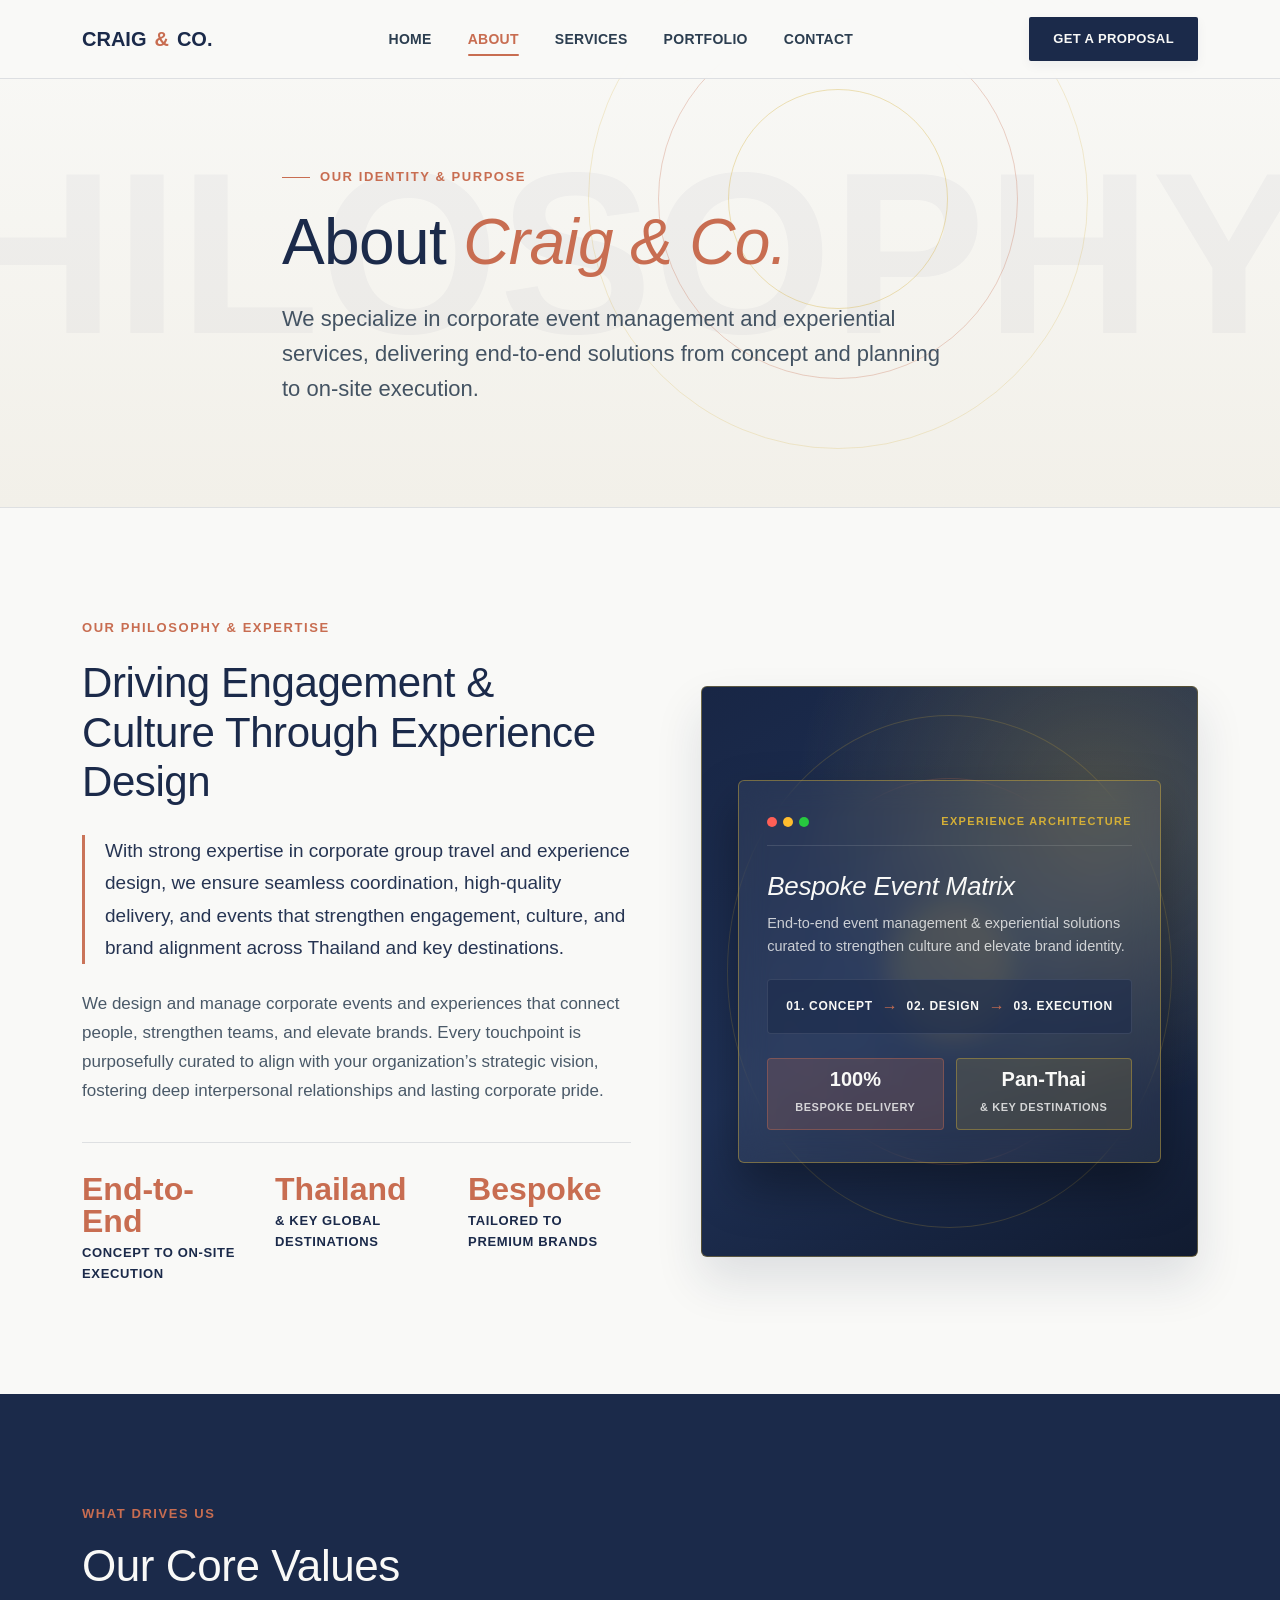
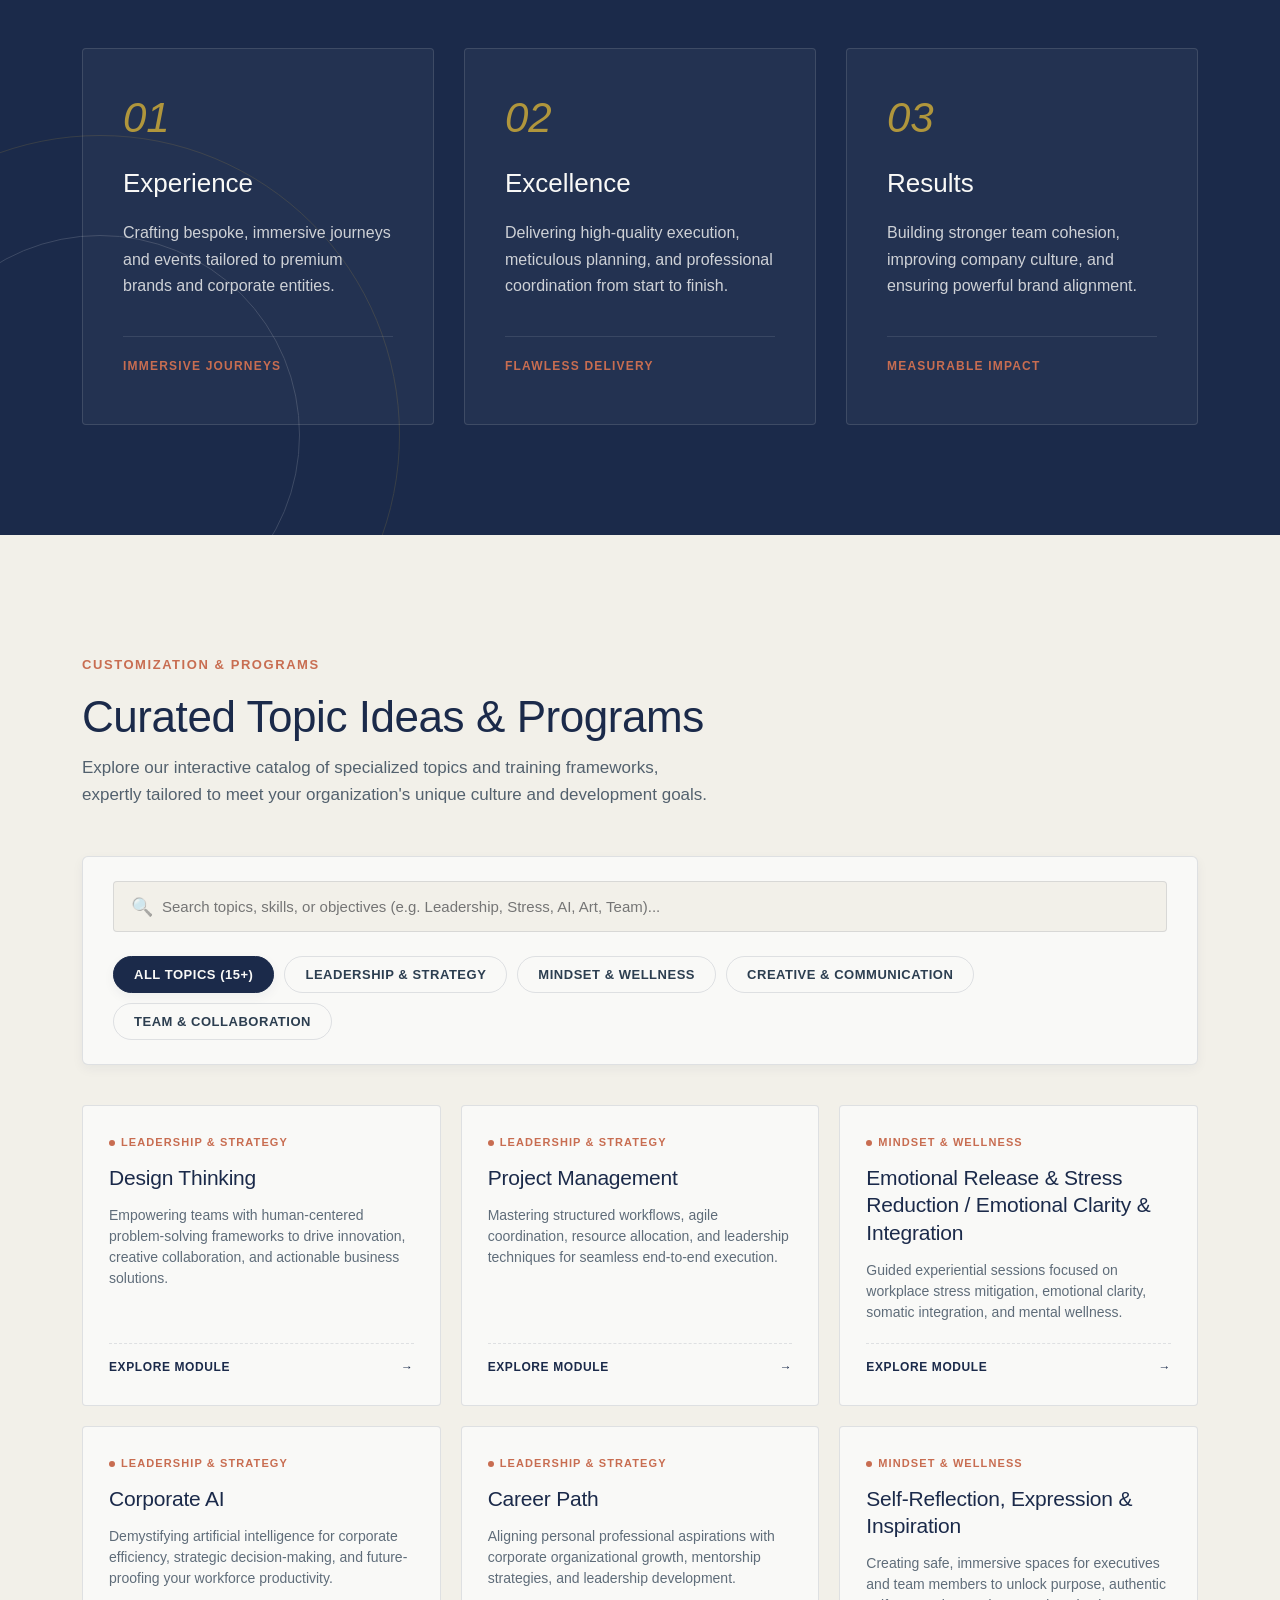
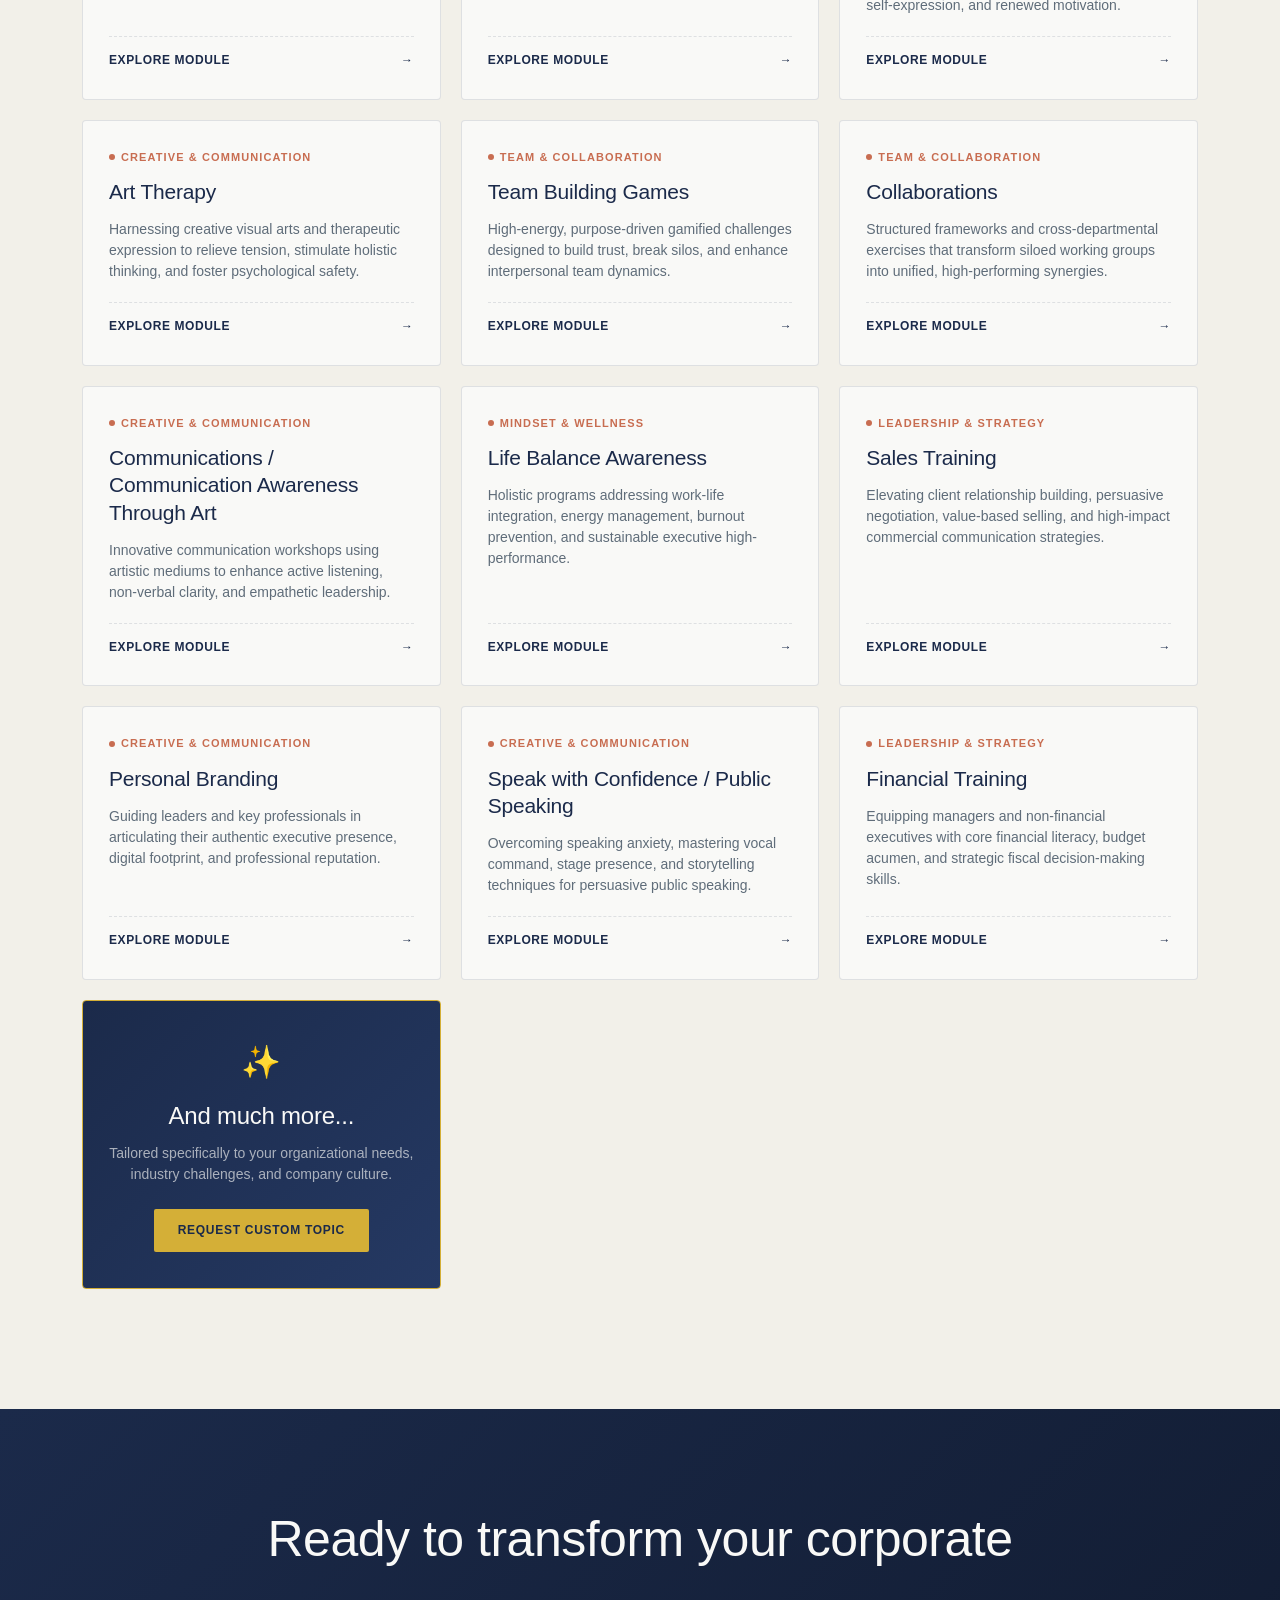
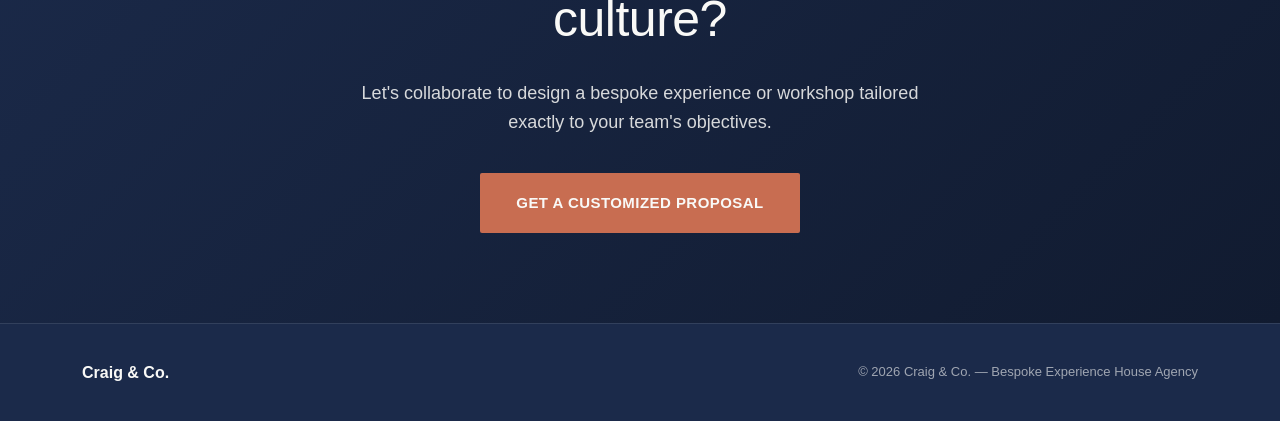
==== commit 9fe1b456: "first commit" ====
--- a/about.html
+++ b/about.html
@@ -5,9 +5,10 @@
 <meta name="viewport" content="width=device-width, initial-scale=1.0">
 <title>About Us — Craig & Co. | Bespoke Experience House Agency</title>
 <link rel="preconnect" href="https://fonts.googleapis.com">
-<link href="https://fonts.googleapis.com/css2?family=Kanit:ital,wght@0,300;0,400;0,500;0,600;0,700;0,800;1,400;1,600&display=swap" rel="stylesheet">
+
 <style>
   :root {
+    --serif: 'Minion Variable', serif;
     --navy: #1B2A4A;
     --navy-light: #253963;
     --gold: #D4AF37;
@@ -27,7 +28,7 @@
   * { margin:0; padding:0; box-sizing:border-box; }
   html { scroll-behavior:smooth; }
   body {
-    font-family: 'Kanit', sans-serif;
+    font-family: 'Helvetica Neue', Helvetica, Arial, sans-serif;
     background: var(--cream);
     color: var(--charcoal);
     line-height: 1.6;
@@ -35,7 +36,7 @@
   }
   
   h1, h2, h3, h4, .display {
-    font-family: 'Kanit', sans-serif;
+    font-family: 'Helvetica Neue', Helvetica, Arial, sans-serif;
     font-weight: 500;
     color: var(--navy);
     letter-spacing: -0.01em;
@@ -67,7 +68,7 @@
     height: 78px;
   }
   .logo {
-    font-family: 'Kanit', sans-serif;
+    font-family: 'Helvetica Neue', Helvetica, Arial, sans-serif;
     font-weight: 600; font-size: 20px; color: var(--navy);
     display: flex; align-items: center; gap: 8px;
     transition: transform 0.2s ease;
@@ -105,7 +106,7 @@
     right: -2%;
     top: 50%;
     transform: translateY(-50%);
-    font-family: 'Kanit', sans-serif;
+    font-family: 'Helvetica Neue', Helvetica, Arial, sans-serif;
     font-size: clamp(100px, 18vw, 240px);
     font-weight: 600;
     color: rgba(27,42,74,0.035);
@@ -211,7 +212,7 @@
     min-width: 140px;
   }
   .highlight-num {
-    font-family: 'Kanit', sans-serif;
+    font-family: 'Helvetica Neue', Helvetica, Arial, sans-serif;
     font-size: 32px;
     color: var(--terracotta);
     font-weight: 600;
@@ -322,7 +323,7 @@
     text-align: center;
   }
   .stat-pill strong {
-    display: block; font-family: 'Kanit', sans-serif; font-size: 20px; color: var(--cream); line-height: 1; margin-bottom: 4px;
+    display: block; font-family: 'Helvetica Neue', Helvetica, Arial, sans-serif; font-size: 20px; color: var(--cream); line-height: 1; margin-bottom: 4px;
   }
   .stat-pill span {
     font-size: 11px; font-weight: 700; text-transform: uppercase; letter-spacing: 0.05em; color: rgba(249,249,247,0.8);
@@ -391,7 +392,7 @@
     background: var(--gold);
   }
   .value-number {
-    font-family: 'Kanit', sans-serif;
+    font-family: 'Helvetica Neue', Helvetica, Arial, sans-serif;
     font-style: italic;
     font-size: 42px;
     color: var(--gold);
@@ -458,7 +459,7 @@
   .search-input {
     width: 100%;
     padding: 16px 20px 16px 48px;
-    font-family: 'Kanit', sans-serif;
+    font-family: 'Helvetica Neue', Helvetica, Arial, sans-serif;
     font-size: 15px;
     border: 1px solid var(--line);
     border-radius: 4px;
@@ -553,7 +554,7 @@
     background: var(--terracotta);
   }
   .topic-title {
-    font-family: 'Kanit', sans-serif;
+    font-family: 'Helvetica Neue', Helvetica, Arial, sans-serif;
     font-size: 21px;
     color: var(--navy);
     margin-bottom: 14px;
@@ -728,7 +729,7 @@
     padding: 36px 0; font-size: 13px;
     border-top: 1px solid rgba(249,249,247,0.1);
   }
-  footer .fname { font-family: 'Kanit', sans-serif; color: var(--cream); font-weight: 600; font-size: 16px; }
+  footer .fname { font-family: 'Helvetica Neue', Helvetica, Arial, sans-serif; color: var(--cream); font-weight: 600; font-size: 16px; }
 </style>
 </head>
 <body>
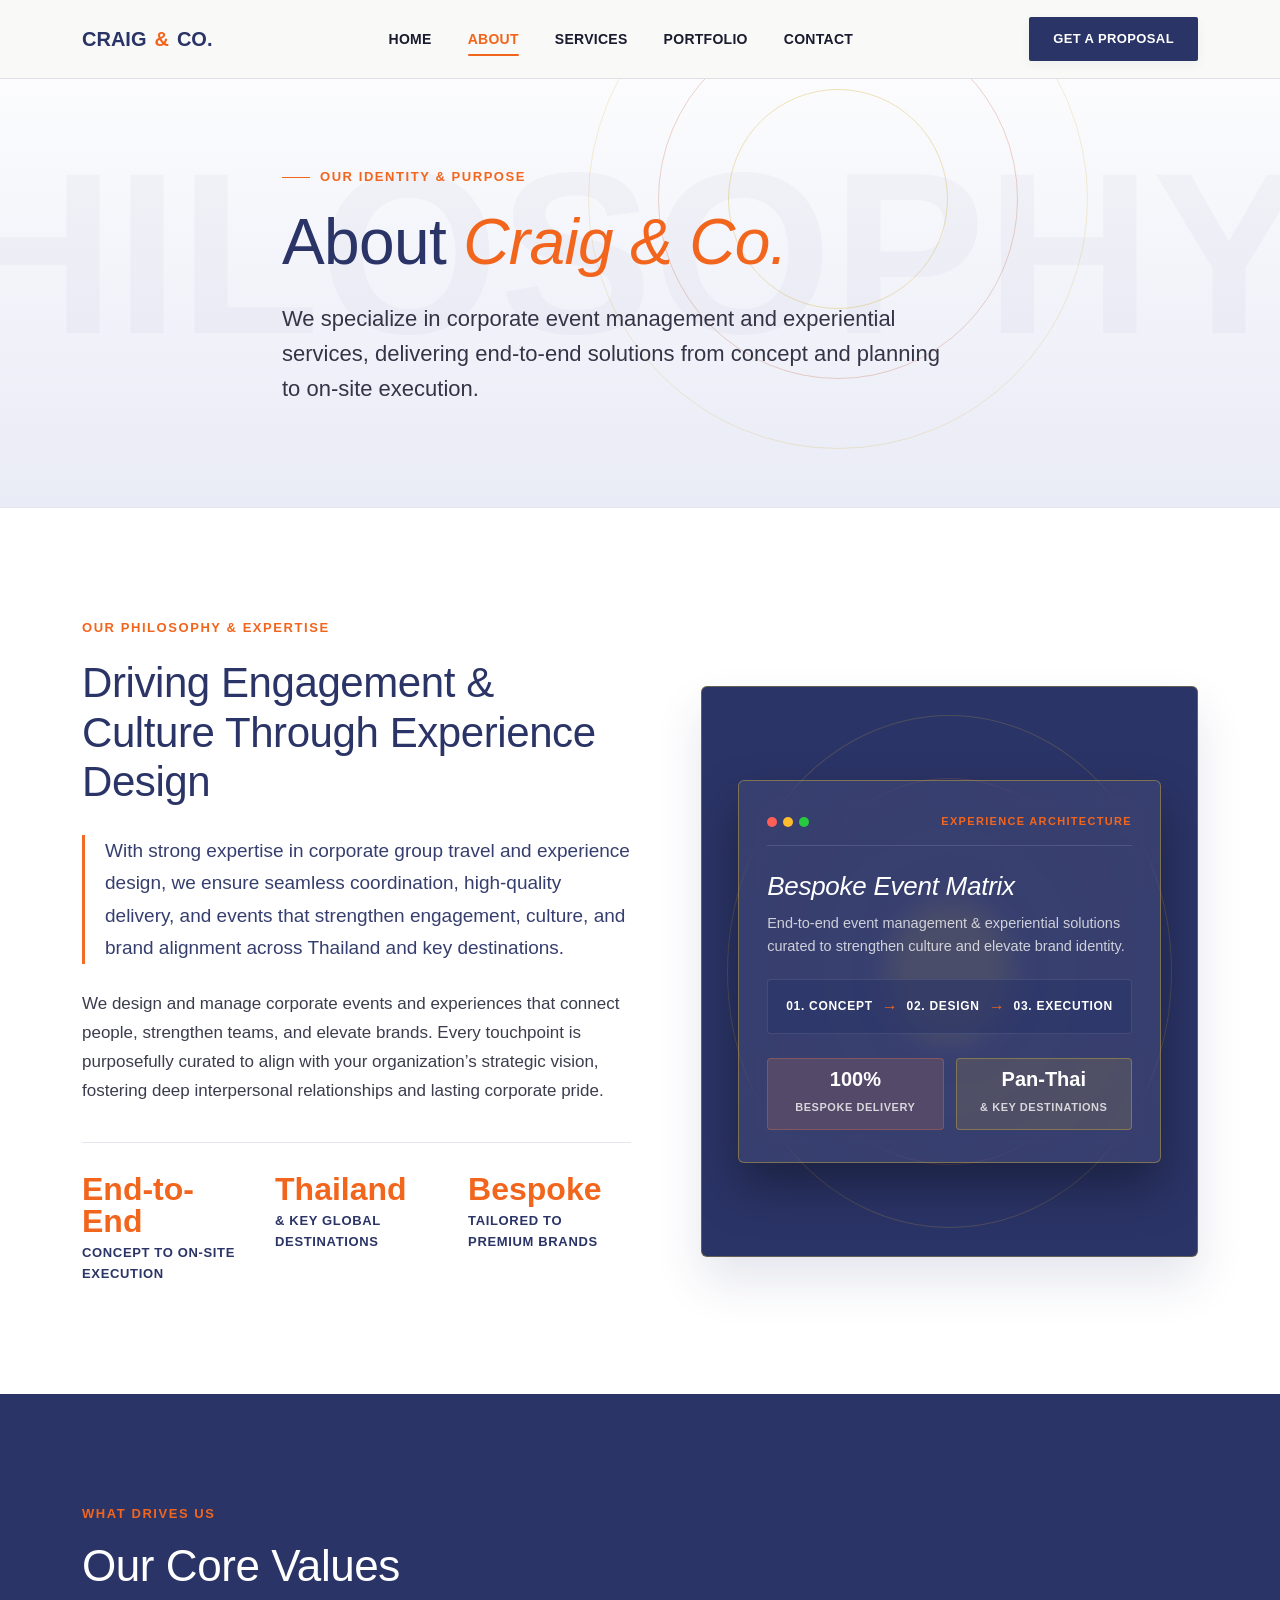
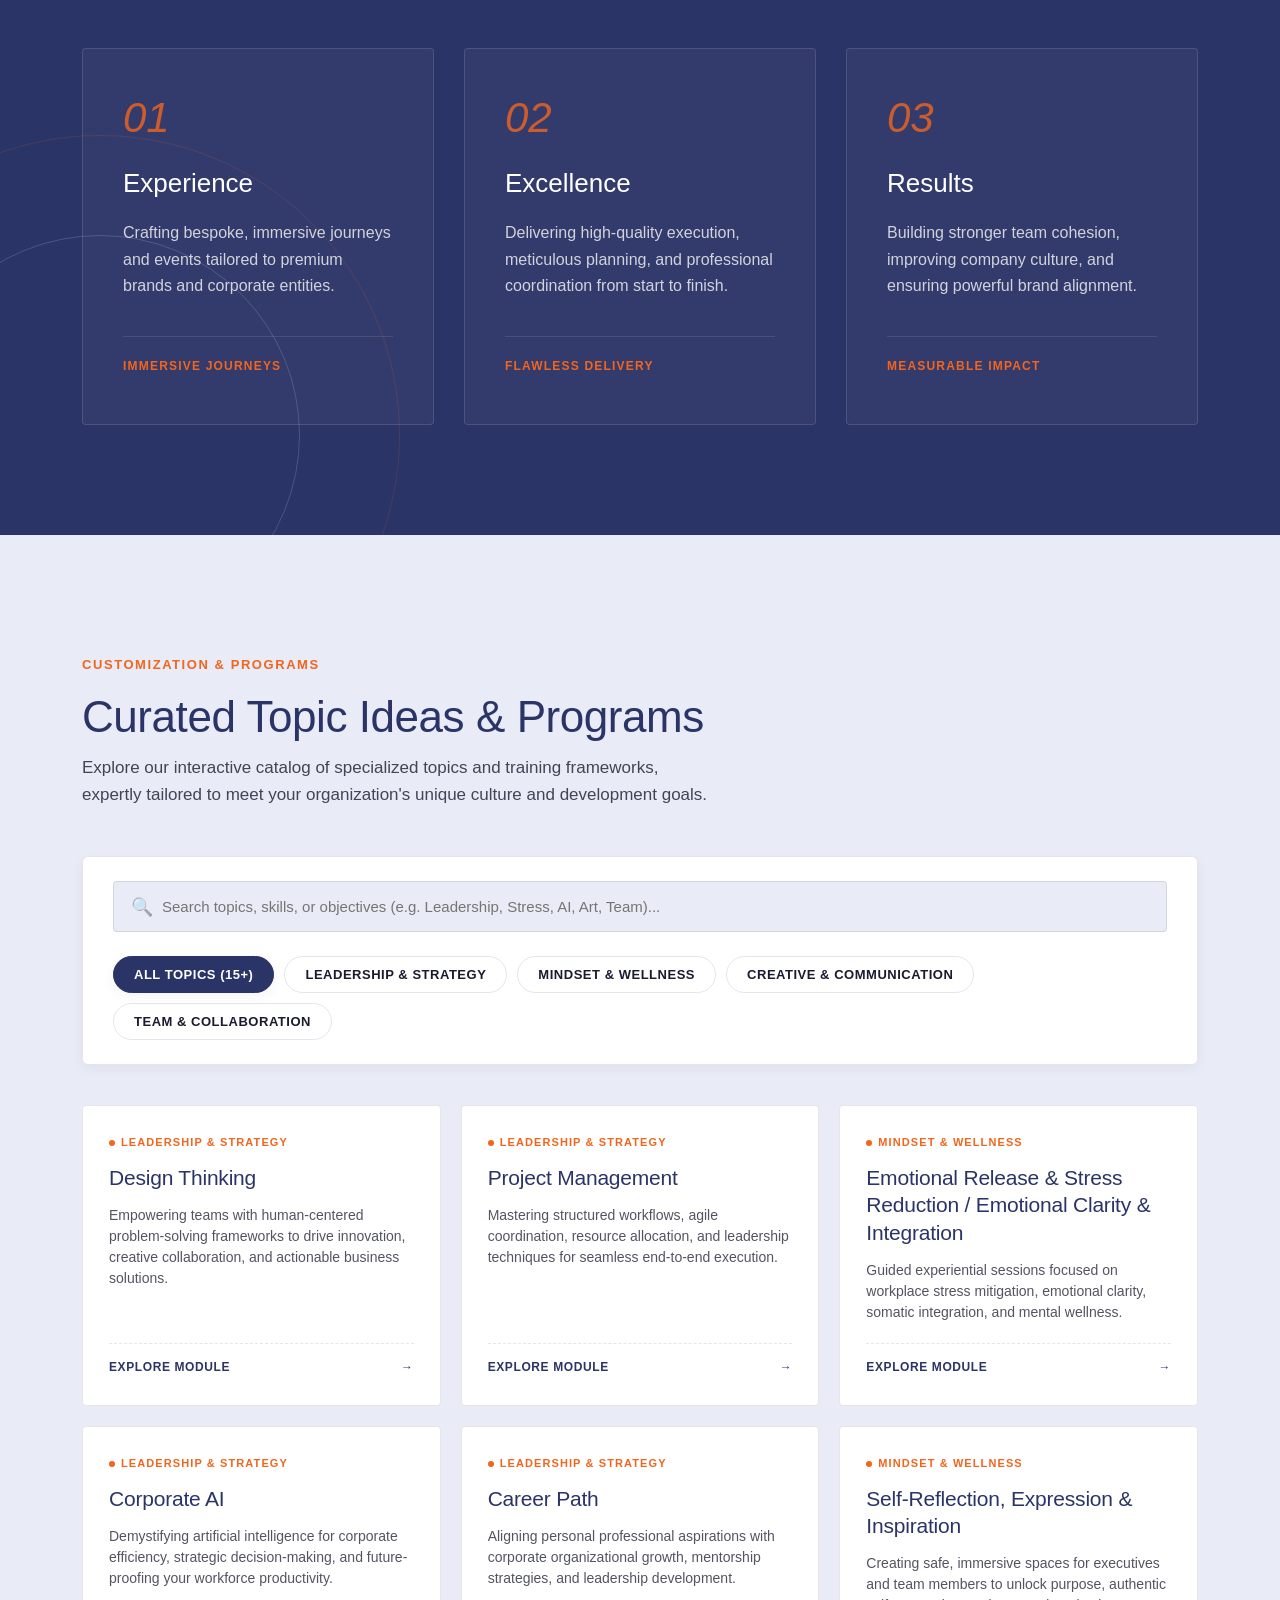
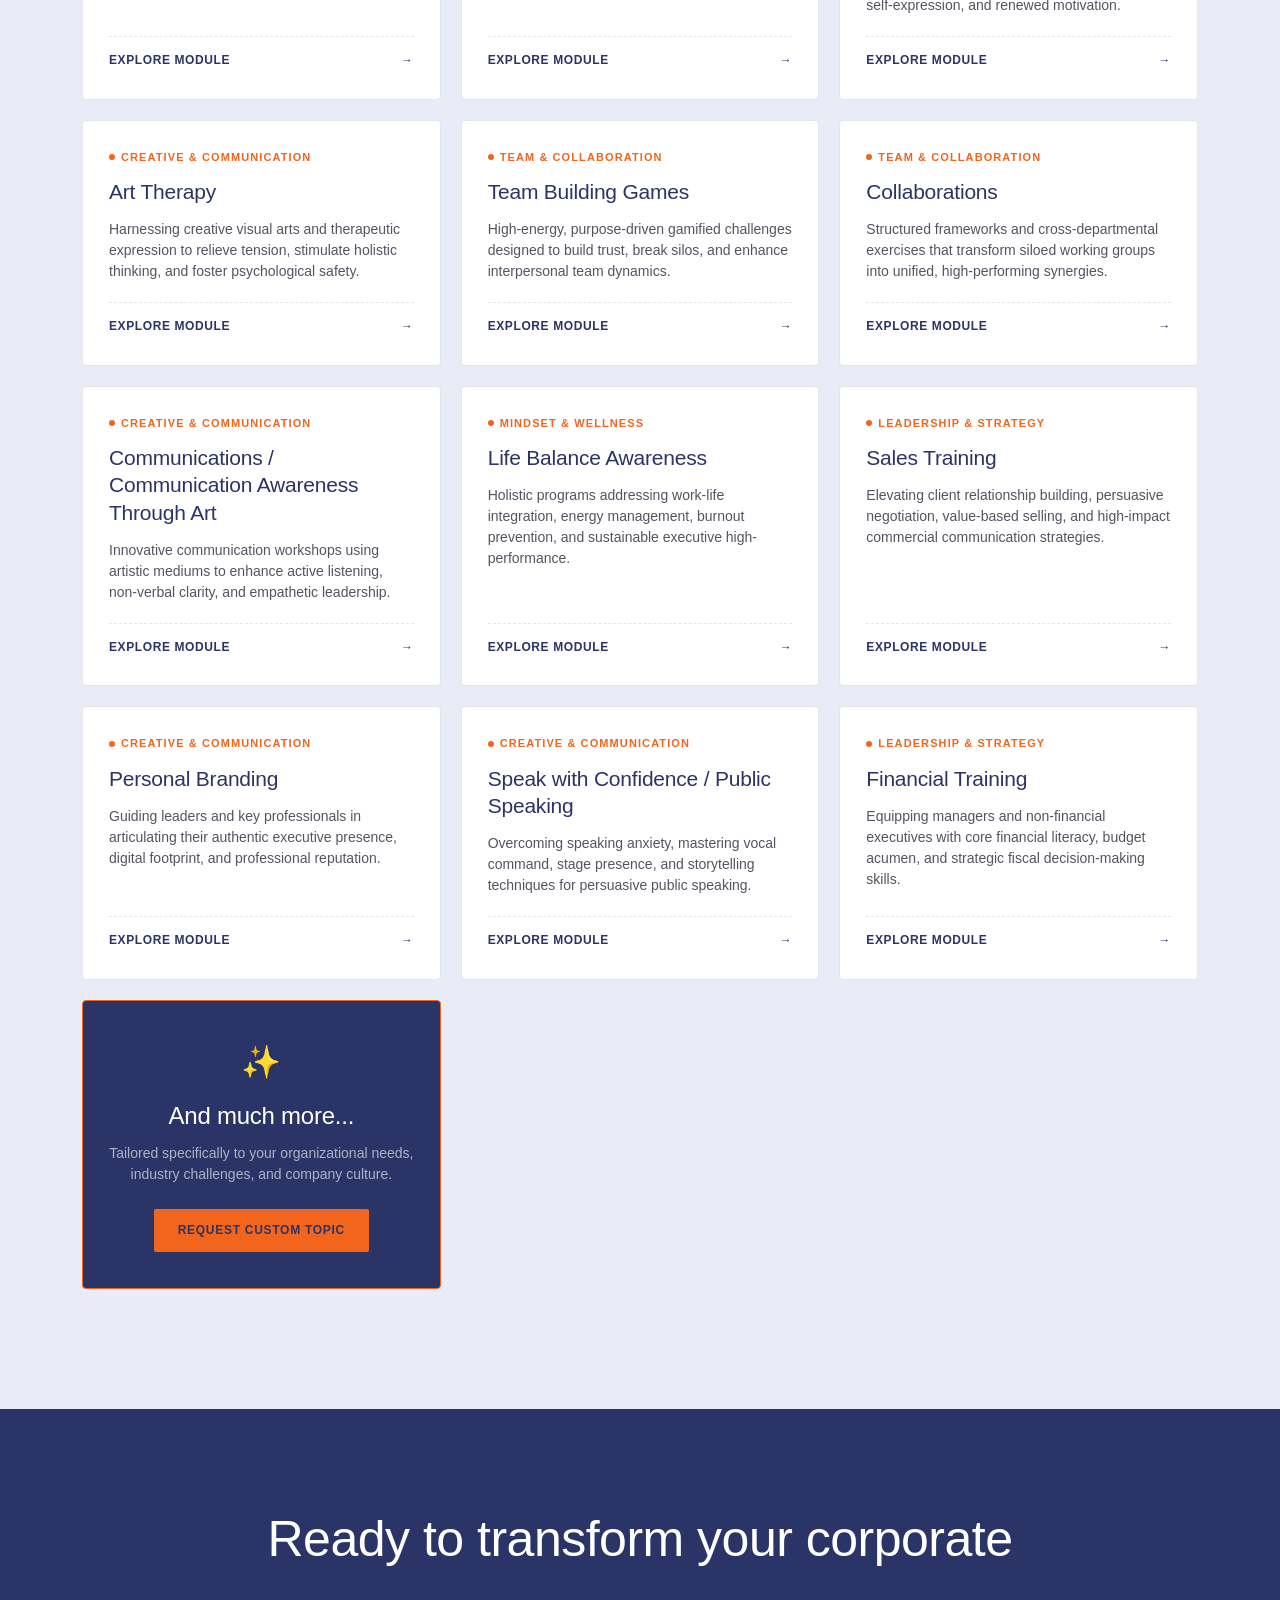
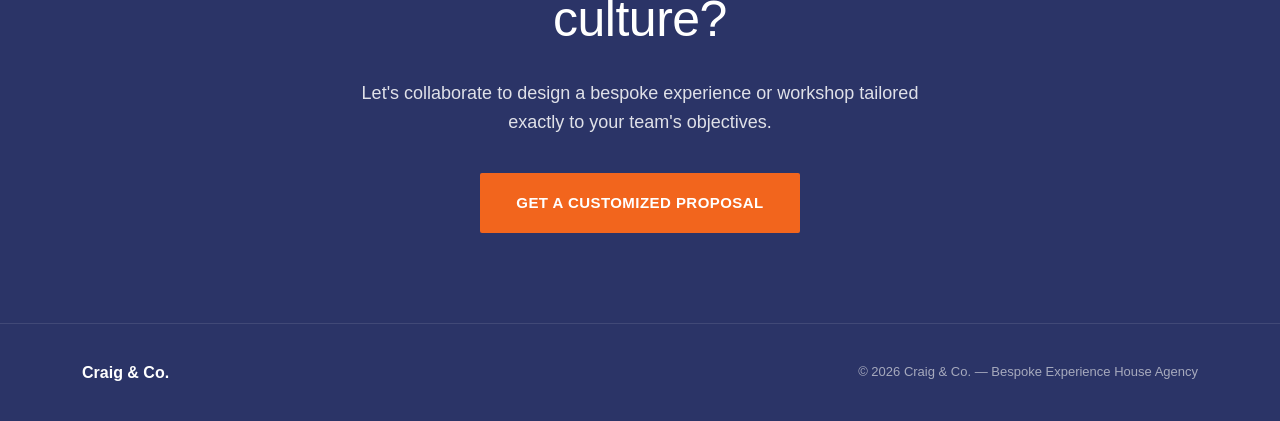
==== commit 674102b7: "Initial commit" ====
--- a/about.html
+++ b/about.html
@@ -9,20 +9,20 @@
 <style>
   :root {
     --serif: 'Minion Variable', serif;
-    --navy: #1B2A4A;
-    --navy-light: #253963;
-    --gold: #D4AF37;
-    --gold-light: #f5eacf;
-    --charcoal: #2C3E50;
-    --cream: #F9F9F7;
-    --terracotta: #C86D51;
-    --terracotta-light: #f7e6e0;
-    --cream-2: #f2f0e9;
-    --line: rgba(27,42,74,0.12);
+    --navy: #2B3467;
+    --navy-light: #5A6293;
+    --gold: #F2651D;
+    --gold-light: #F8C89A;
+    --charcoal: #1A1B2E;
+    --cream: #FFFFFF;
+    --terracotta: #F2651D;
+    --terracotta-light: #F5A56B;
+    --cream-2: #E9EBF6;
+    --line: rgba(43,52,103,0.12);
     --line-light: rgba(249,249,247,0.15);
-    --shadow-sm: 0 4px 12px rgba(27,42,74,0.05);
-    --shadow-md: 0 12px 28px rgba(27,42,74,0.08);
-    --shadow-lg: 0 24px 48px rgba(27,42,74,0.12);
+    --shadow-sm: 0 4px 12px rgba(43,52,103,0.05);
+    --shadow-md: 0 12px 28px rgba(43,52,103,0.08);
+    --shadow-lg: 0 24px 48px rgba(43,52,103,0.12);
   }
   
   * { margin:0; padding:0; box-sizing:border-box; }
@@ -109,7 +109,7 @@
     font-family: 'Helvetica Neue', Helvetica, Arial, sans-serif;
     font-size: clamp(100px, 18vw, 240px);
     font-weight: 600;
-    color: rgba(27,42,74,0.035);
+    color: rgba(43,52,103,0.035);
     white-space: nowrap;
     pointer-events: none;
     user-select: none;
@@ -234,8 +234,7 @@
     overflow: hidden;
     box-shadow: var(--shadow-lg);
     border: 1px solid rgba(212,175,55,0.35);
-    background: radial-gradient(circle at 80% 20%, rgba(212,175,55,0.25) 0%, transparent 50%),
-                linear-gradient(150deg, #182645 0%, #1f3156 50%, #111b30 100%);
+    background: var(--navy);
     display: flex;
     align-items: center;
     justify-content: center;
@@ -302,7 +301,7 @@
     display: flex;
     align-items: center;
     justify-content: space-between;
-    background: rgba(27,42,74,0.6);
+    background: rgba(43,52,103,0.6);
     padding: 14px 18px;
     border-radius: 4px;
     border: 1px solid rgba(249,249,247,0.1);
@@ -471,7 +470,7 @@
     outline: none;
     border-color: var(--navy);
     background: #fff;
-    box-shadow: 0 0 0 3px rgba(27,42,74,0.08);
+    box-shadow: 0 0 0 3px rgba(43,52,103,0.08);
   }
   .search-icon {
     position: absolute;
@@ -593,7 +592,7 @@
 
   /* Special Card: And much more... */
   .topic-card.special-card {
-    background: linear-gradient(135deg, var(--navy) 0%, var(--navy-light) 100%);
+    background: var(--navy);
     color: var(--cream);
     border-color: var(--gold);
     justify-content: center;
@@ -643,7 +642,7 @@
   /* MODAL / DRAWER FOR TOPIC DETAILS */
   .modal-overlay {
     position: fixed; inset: 0; z-index: 1000;
-    background: rgba(27,42,74,0.65);
+    background: rgba(43,52,103,0.65);
     backdrop-filter: blur(8px);
     display: flex; align-items: center; justify-content: center;
     padding: 20px;
@@ -713,7 +712,7 @@
 
   /* BOTTOM CONSULTATION BANNER */
   .cta-banner {
-    background: linear-gradient(135deg, var(--navy) 0%, #111b30 100%);
+    background: var(--navy);
     color: var(--cream);
     padding: 90px 0;
     text-align: center;
@@ -1190,7 +1189,7 @@
     const header = document.getElementById('navbar');
     window.addEventListener('scroll', () => {
       if (window.scrollY > 20) {
-        header.style.boxShadow = '0 10px 30px rgba(27,42,74,0.08)';
+        header.style.boxShadow = '0 10px 30px rgba(43,52,103,0.08)';
       } else {
         header.style.boxShadow = 'none';
       }
@@ -1200,3 +1199,4 @@
 
 </body>
 </html>
+
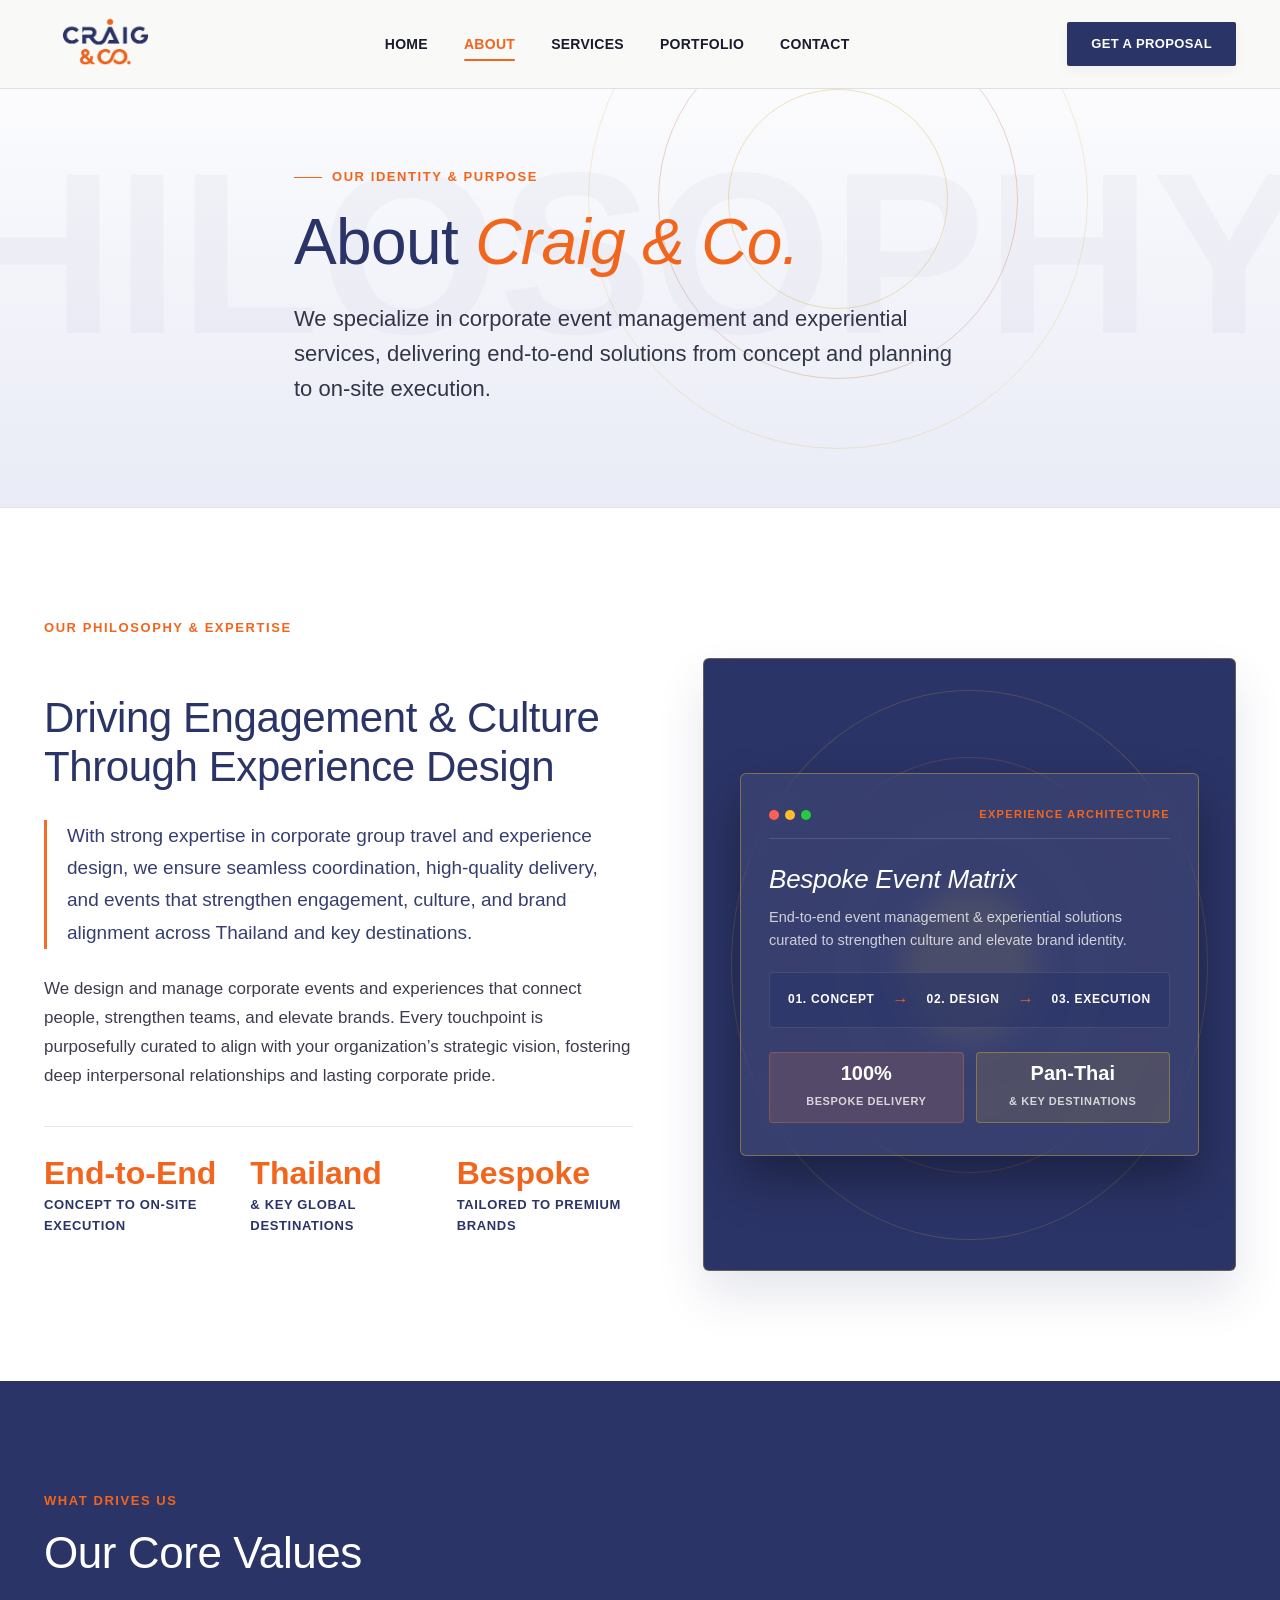
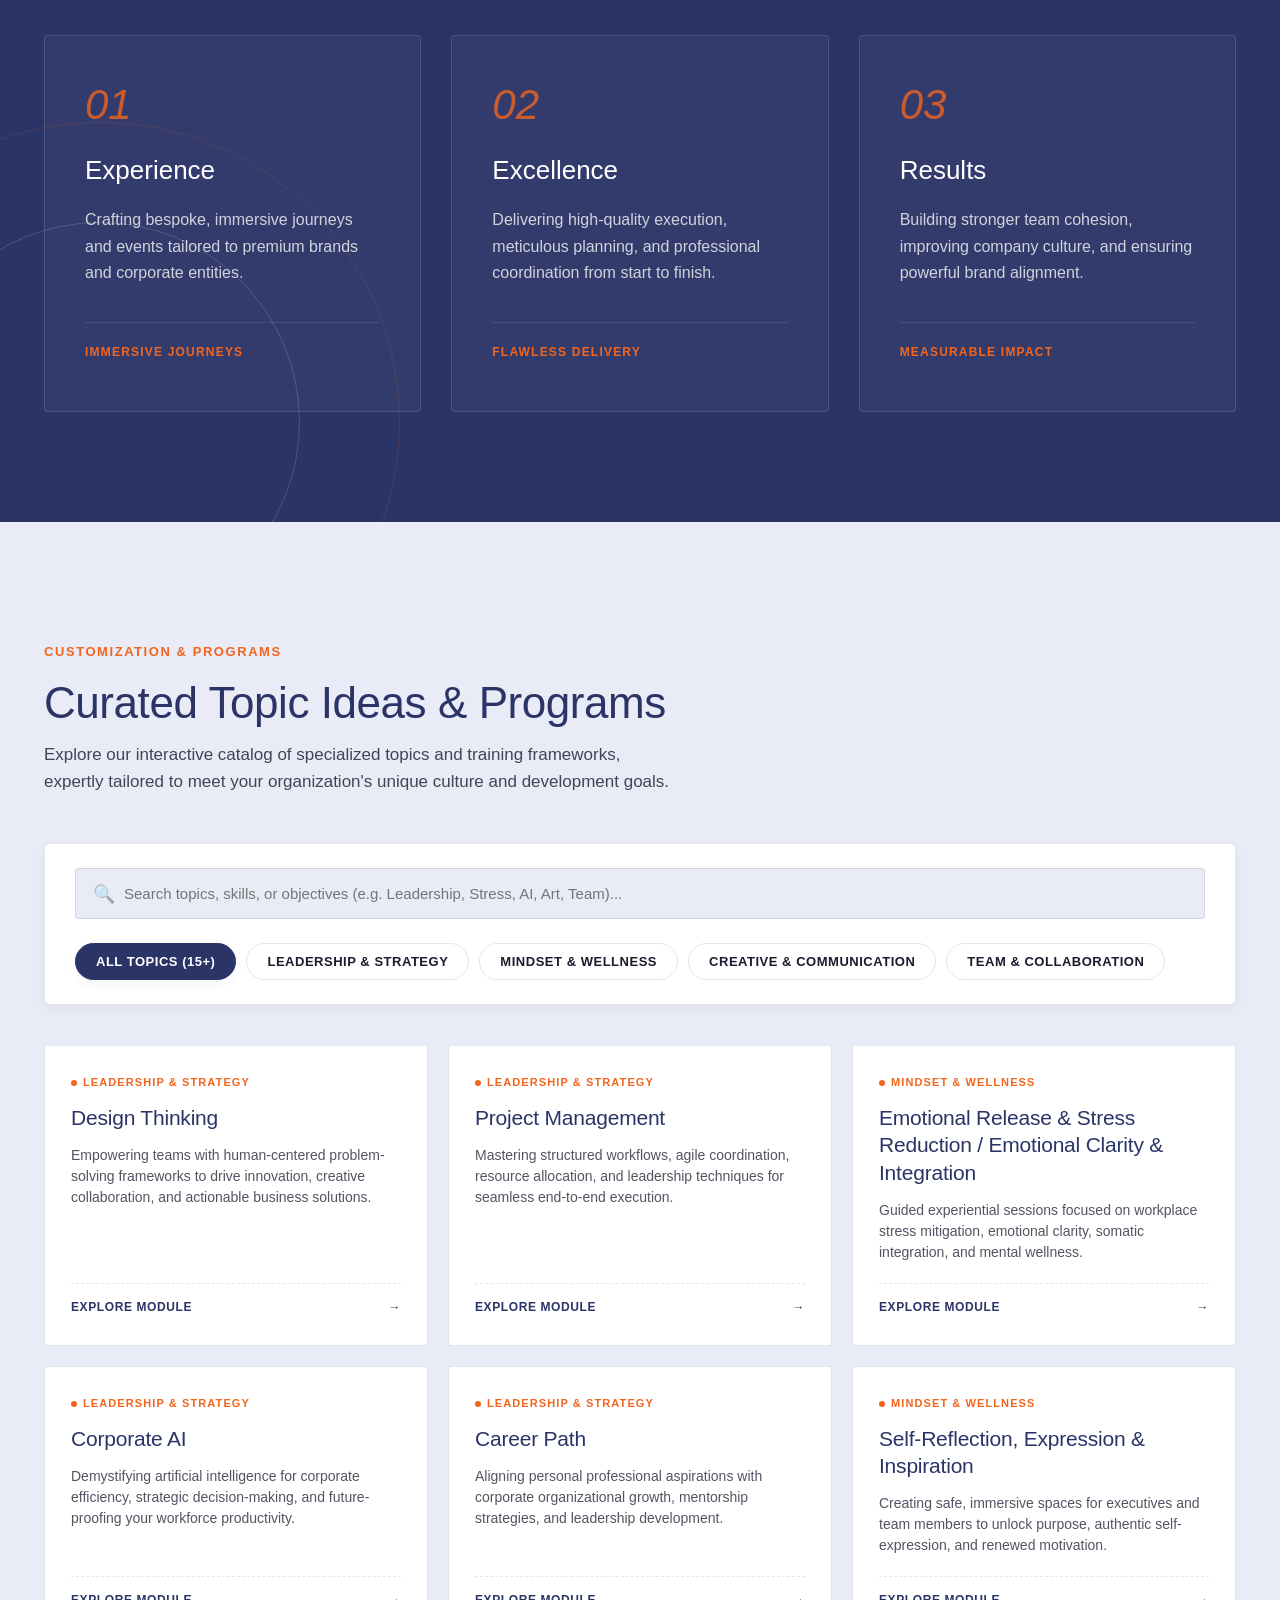
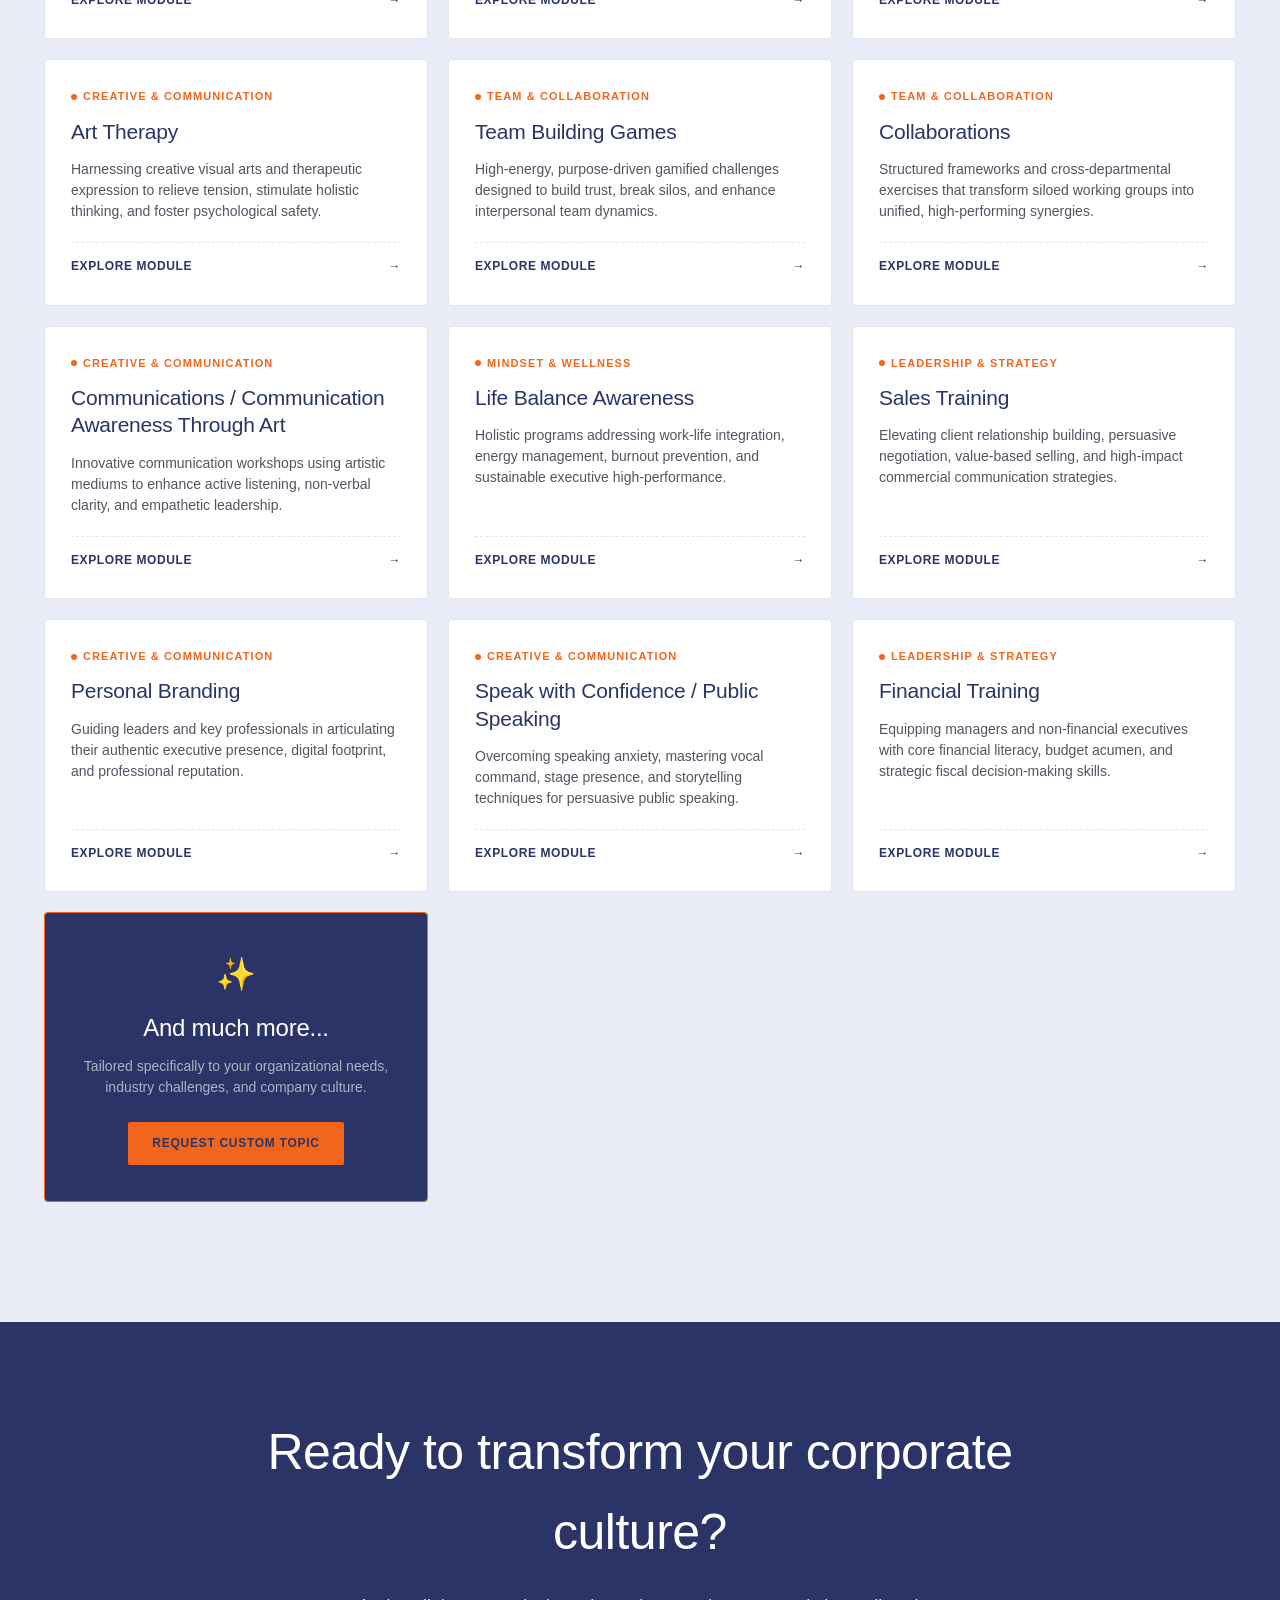
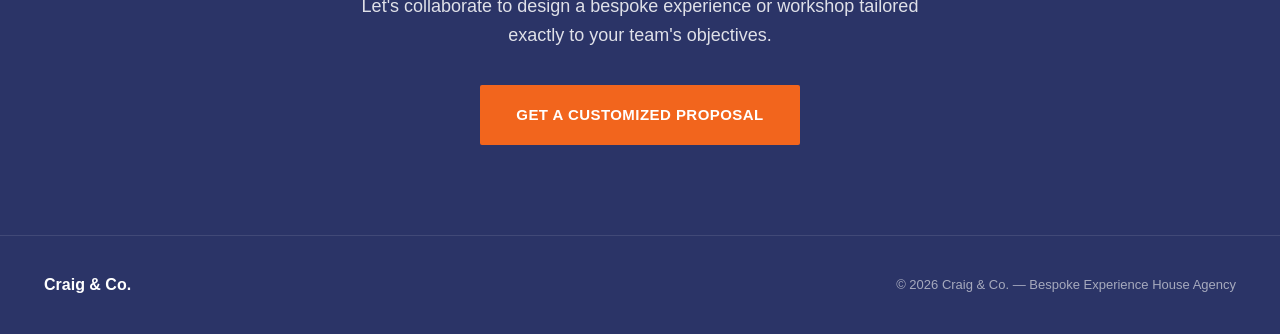
==== commit 3169aa3a: "Initial commit" ====
--- a/about.html
+++ b/about.html
@@ -43,7 +43,7 @@
   }
   
   a { color:inherit; text-decoration:none; }
-  .wrap { max-width:1180px; margin:0 auto; padding:0 32px; }
+  .wrap { max-width:1740px; margin:0 auto; padding:0 44px; }
   img { display:block; width:100%; height:100%; object-fit:cover; }
 
   /* Ripple motif - signature element */
@@ -65,16 +65,21 @@
   }
   nav.wrap {
     display: flex; align-items: center; justify-content: space-between;
-    height: 78px;
+    height: 88px;
   }
   .logo {
-    font-family: 'Helvetica Neue', Helvetica, Arial, sans-serif;
-    font-weight: 600; font-size: 20px; color: var(--navy);
-    display: flex; align-items: center; gap: 8px;
-    transition: transform 0.2s ease;
-  }
-  .logo:hover { transform: scale(1.02); }
-  .logo span { color: var(--terracotta); }
+    display: flex;
+    align-items: center;
+    text-decoration: none;
+  }
+  .nav-logo-img {
+    height: 62px;
+    width: auto;
+    object-fit: contain;
+    mix-blend-mode: multiply;
+    transition: transform 0.25s ease;
+  }
+  .logo:hover .nav-logo-img { transform: scale(1.04); }
   .navlinks { display:flex; gap:36px; font-size:14px; font-weight:600; letter-spacing:0.02em; text-transform:uppercase; }
   .navlinks a { position:relative; padding:4px 0; color:var(--charcoal); transition:color .25s; }
   .navlinks a:hover { color:var(--terracotta); }
@@ -736,7 +741,9 @@
 <!-- HEADER & NAVIGATION -->
 <header id="navbar">
   <nav class="wrap">
-    <a href="index.html" class="logo">CRAIG <span>&</span> CO.</a>
+    <a href="index.html" class="logo" aria-label="Craig &amp; Co. Home">
+      <img src="Website Design.png" alt="Craig &amp; Co." class="nav-logo-img">
+    </a>
     <div class="navlinks">
       <a href="index.html">Home</a>
       <a href="about.html" class="active">About</a>
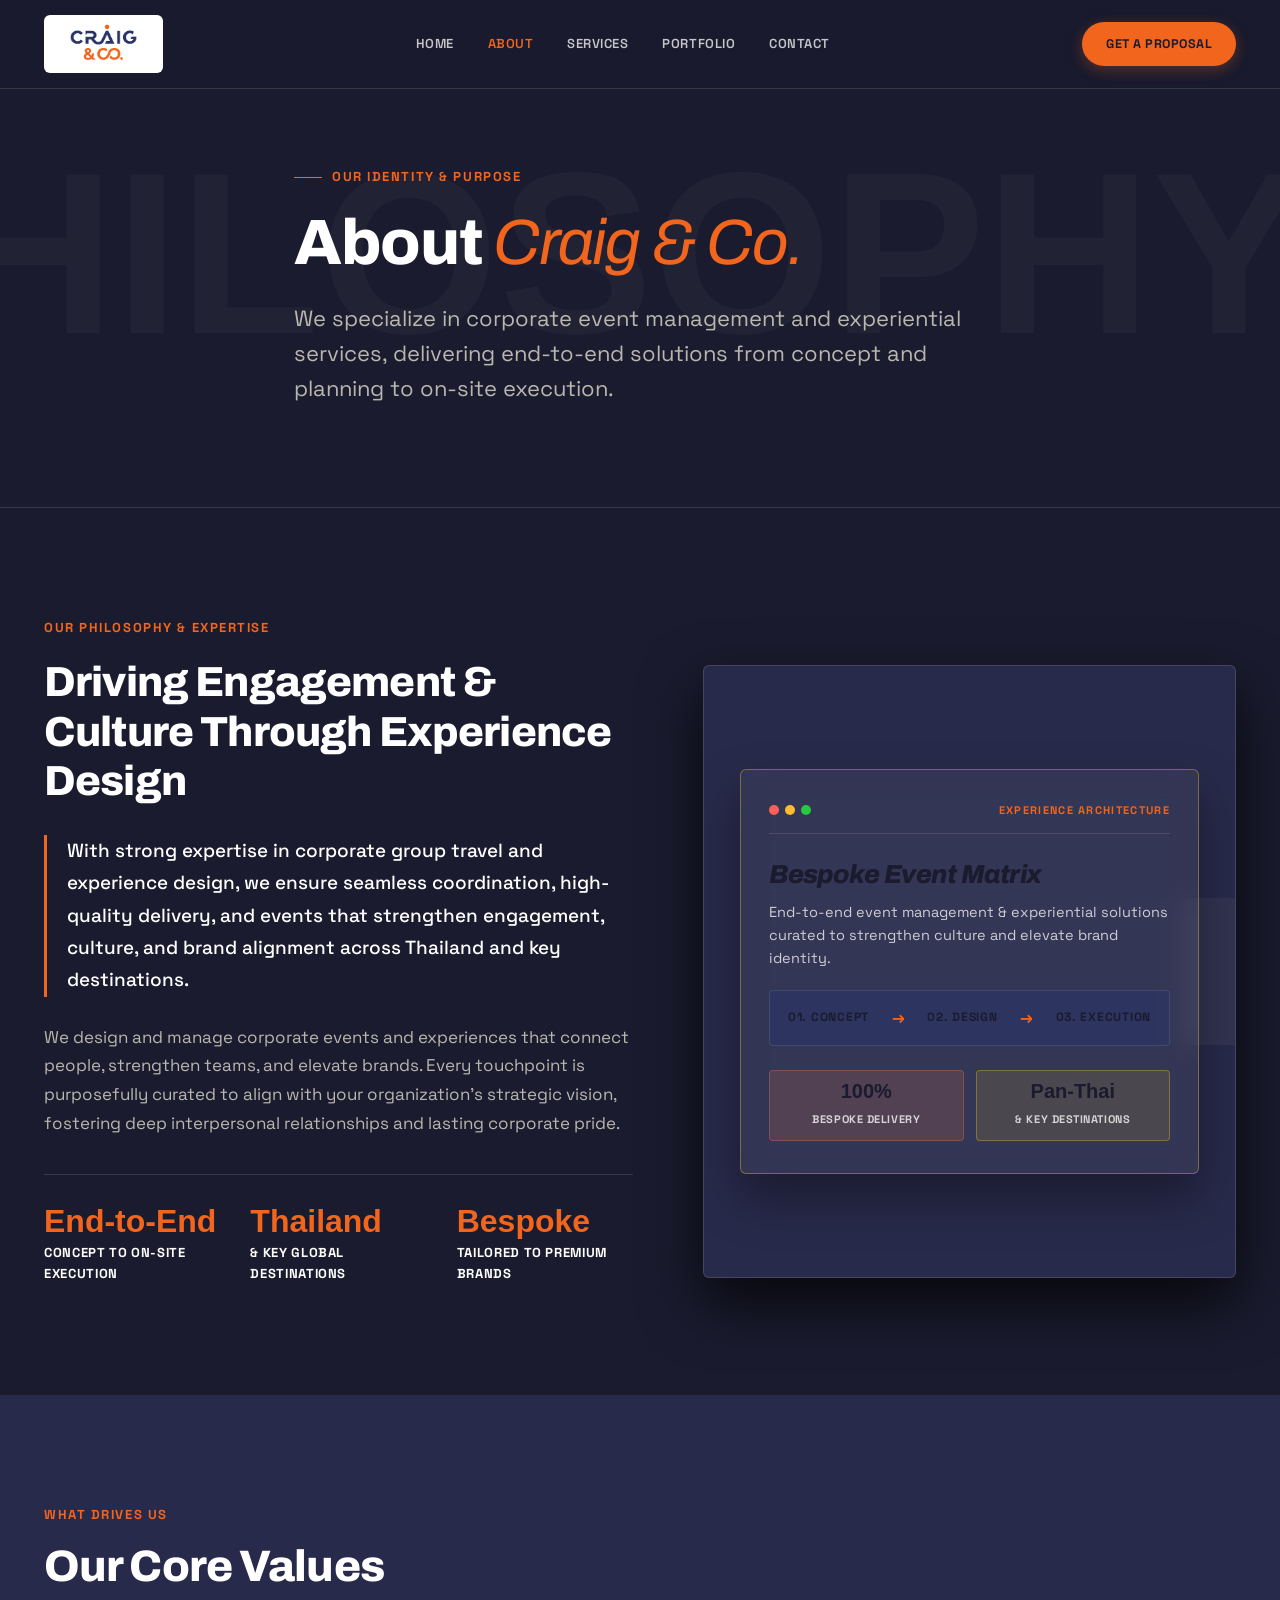
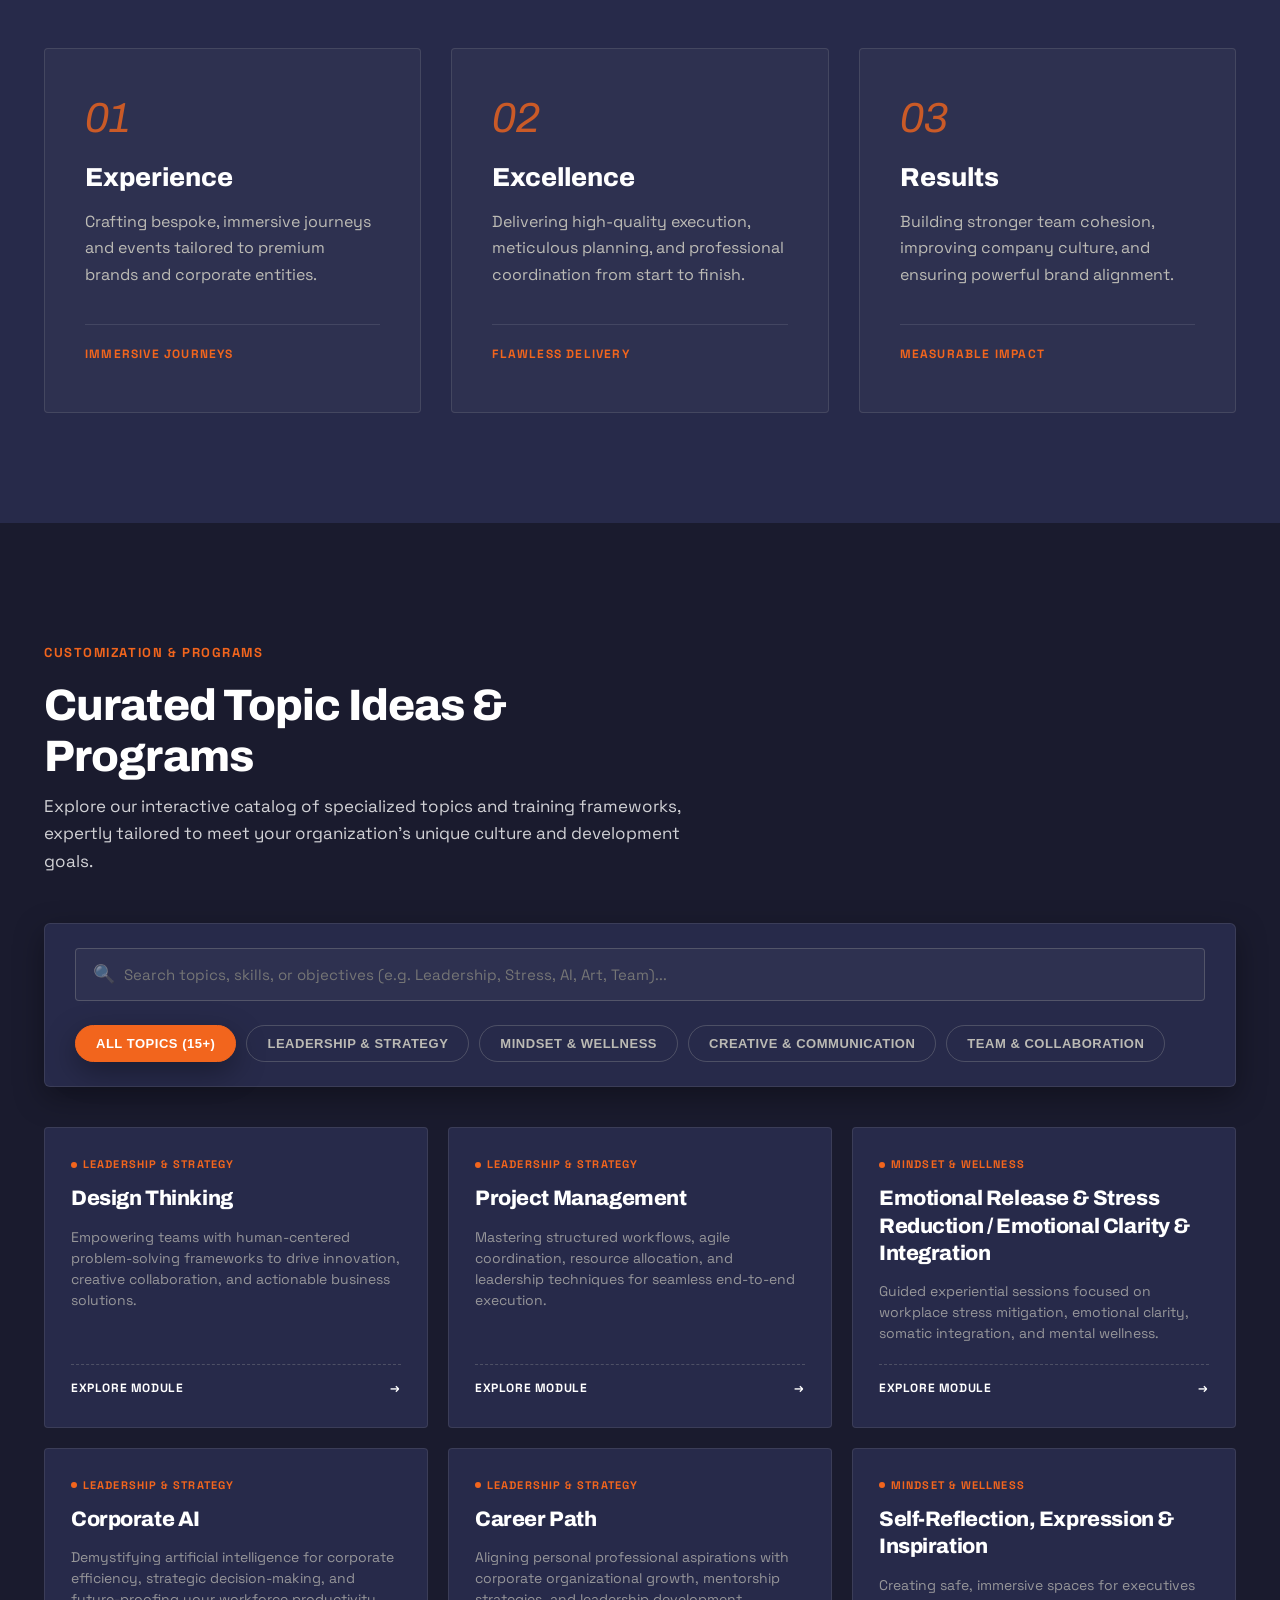
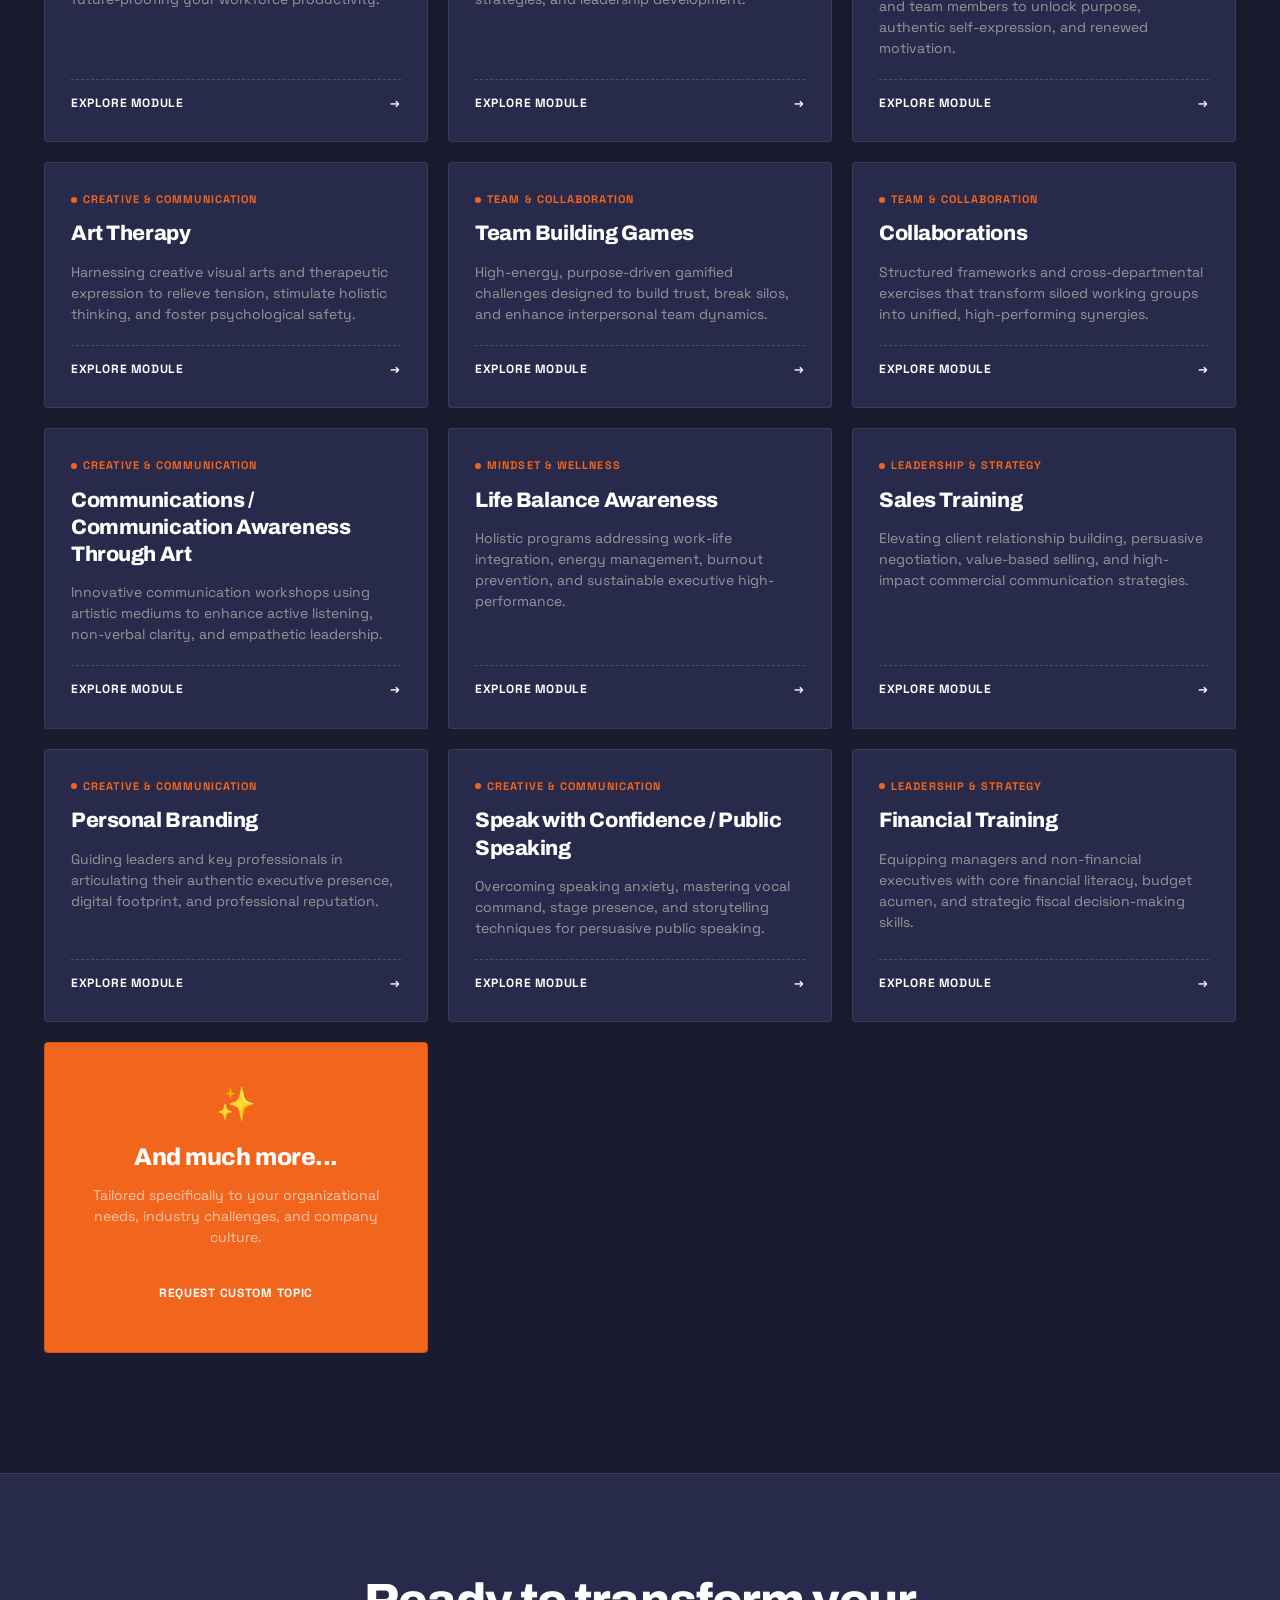
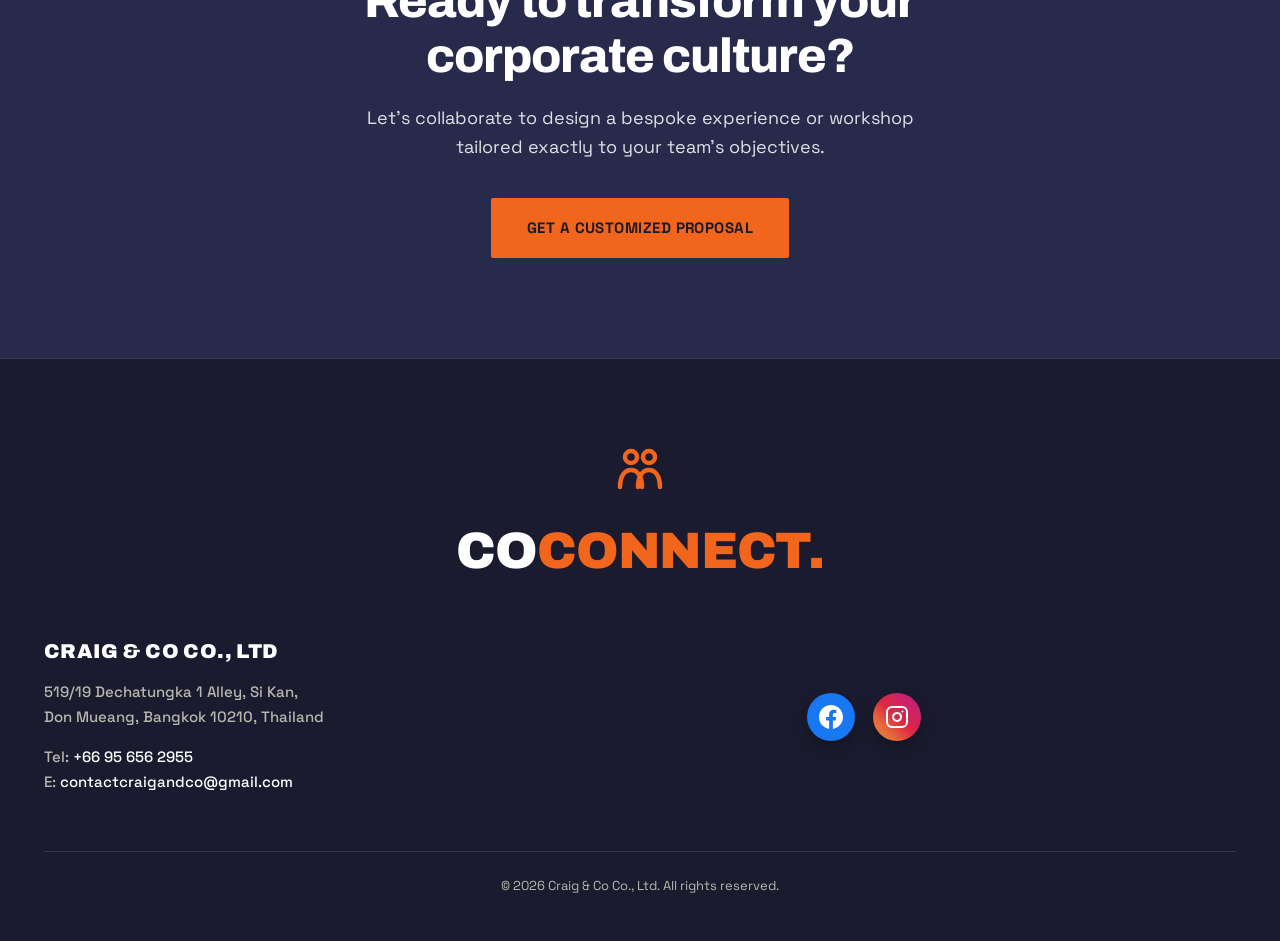
==== commit 2a3dba18: "first commit" ====
--- a/about.html
+++ b/about.html
@@ -5,104 +5,208 @@
 <meta name="viewport" content="width=device-width, initial-scale=1.0">
 <title>About Us — Craig & Co. | Bespoke Experience House Agency</title>
 <link rel="preconnect" href="https://fonts.googleapis.com">
-
+<link rel="preconnect" href="https://fonts.gstatic.com" crossorigin>
+<link
+    href="https://fonts.googleapis.com/css2?family=Space+Grotesk:wght@400;500;600;700&family=Archivo:wght@600;700;800;900&display=swap"
+    rel="stylesheet">
 <style>
-  :root {
-    --serif: 'Minion Variable', serif;
-    --navy: #2B3467;
-    --navy-light: #5A6293;
-    --gold: #F2651D;
-    --gold-light: #F8C89A;
-    --charcoal: #1A1B2E;
-    --cream: #FFFFFF;
-    --terracotta: #F2651D;
-    --terracotta-light: #F5A56B;
-    --cream-2: #E9EBF6;
-    --line: rgba(43,52,103,0.12);
-    --line-light: rgba(249,249,247,0.15);
-    --shadow-sm: 0 4px 12px rgba(43,52,103,0.05);
-    --shadow-md: 0 12px 28px rgba(43,52,103,0.08);
-    --shadow-lg: 0 24px 48px rgba(43,52,103,0.12);
-  }
-  
-  * { margin:0; padding:0; box-sizing:border-box; }
-  html { scroll-behavior:smooth; }
-  body {
-    font-family: 'Helvetica Neue', Helvetica, Arial, sans-serif;
-    background: var(--cream);
-    color: var(--charcoal);
-    line-height: 1.6;
-    overflow-x: hidden;
-  }
-  
-  h1, h2, h3, h4, .display {
-    font-family: 'Helvetica Neue', Helvetica, Arial, sans-serif;
-    font-weight: 500;
-    color: var(--navy);
-    letter-spacing: -0.01em;
-  }
-  
-  a { color:inherit; text-decoration:none; }
-  .wrap { max-width:1740px; margin:0 auto; padding:0 44px; }
-  img { display:block; width:100%; height:100%; object-fit:cover; }
-
-  /* Ripple motif - signature element */
-  .ripple {
-    position: absolute;
-    border-radius: 50%;
-    border: 1px solid rgba(212,175,55,0.35);
-    pointer-events: none;
-    transition: all 0.5s ease;
-  }
-
-  /* NAV */
-  header {
-    position: fixed; top:0; left:0; right:0; z-index:100;
-    background: rgba(249,249,247,0.92);
-    backdrop-filter: blur(12px);
-    border-bottom: 1px solid var(--line);
-    transition: all 0.3s ease;
-  }
-  nav.wrap {
-    display: flex; align-items: center; justify-content: space-between;
-    height: 88px;
-  }
-  .logo {
-    display: flex;
-    align-items: center;
-    text-decoration: none;
-  }
-  .nav-logo-img {
-    height: 62px;
-    width: auto;
-    object-fit: contain;
-    mix-blend-mode: multiply;
-    transition: transform 0.25s ease;
-  }
-  .logo:hover .nav-logo-img { transform: scale(1.04); }
-  .navlinks { display:flex; gap:36px; font-size:14px; font-weight:600; letter-spacing:0.02em; text-transform:uppercase; }
-  .navlinks a { position:relative; padding:4px 0; color:var(--charcoal); transition:color .25s; }
-  .navlinks a:hover { color:var(--terracotta); }
-  .navlinks a.active { color:var(--terracotta); }
-  .navlinks a.active::after {
-    content:''; position:absolute; bottom:-2px; left:0; right:0; height:2px;
-    background:var(--terracotta); border-radius:2px;
-  }
-  .navcta {
-    background: var(--navy); color: var(--cream);
-    padding: 12px 24px; border-radius: 2px; font-size: 13px; font-weight: 700;
-    letter-spacing: 0.03em; text-transform: uppercase;
-    transition: all .25s;
-    box-shadow: var(--shadow-sm);
-  }
-  .navcta:hover { background: var(--terracotta); transform: translateY(-1px); box-shadow: var(--shadow-md); }
-  @media(max-width:860px){ .navlinks{display:none;} }
+        /* ─── TOKENS & DESIGN SYSTEM (DESIGN 3 BOLD MODERN DARK CI) ─── */
+        :root {
+            /* Design 5 Core Tokens */
+            --bg-canvas: #1A1B2E;
+            --bg-card: #272A4A;
+            --bg-card-hover: #31355B;
+            --navy-deep: #FFFFFF;
+            --navy-muted: rgba(229, 227, 210, 0.78);
+            --orange: #F2651D;
+            --orange-hover: #D95412;
+            --orange-light: rgba(242, 101, 29, 0.18);
+            --electric-blue: #607FF3;
+
+            /* Legacy Map */
+            --serif: 'Space Grotesk', sans-serif;
+            --navy: #FFFFFF;
+            --navy-light: #E5E3D2;
+            --gold: #F2651D;
+            --gold-light: #D95412;
+            --charcoal: rgba(229, 227, 210, 0.78);
+            --grey-light: rgba(229, 227, 210, 0.5);
+            --bg-main: #1A1B2E;
+            --card-bg: #272A4A;
+            --cream: #1A1B2E;
+            --terracotta: #F2651D;
+            --terracotta-light: #F5A56B;
+            --cream-2: #272A4A;
+            --line: rgba(229, 227, 210, 0.14);
+            --line-strong: rgba(229, 227, 210, 0.28);
+            --line-light: rgba(229, 227, 210, 0.28);
+            --white: #FFFFFF;
+            --radius-sm: 6px;
+            --radius-md: 14px;
+            --radius-lg: 24px;
+            --shadow-subtle: 0 10px 30px rgba(0, 0, 0, 0.35);
+            --shadow-sm: 0 10px 30px rgba(0, 0, 0, 0.35);
+            --shadow-elevated: 0 20px 50px rgba(0, 0, 0, 0.55);
+            --shadow-md: 0 20px 50px rgba(0, 0, 0, 0.55);
+            --shadow-lg: 0 24px 60px rgba(0, 0, 0, 0.75);
+            --transition-smooth: 0.35s cubic-bezier(0.16, 1, 0.3, 1);
+        }
+
+        /* ─── RESET & BASE ─────────────────────────────────────────── */
+        *,
+        *::before,
+        *::after {
+            margin: 0;
+            padding: 0;
+            box-sizing: border-box;
+        }
+
+        html {
+            scroll-behavior: smooth;
+            font-size: 16px;
+        }
+
+        body {
+            font-family: 'Space Grotesk', -apple-system, BlinkMacSystemFont, sans-serif;
+            background-color: var(--bg-canvas);
+            color: var(--navy);
+            line-height: 1.6;
+            overflow-x: hidden;
+            -webkit-font-smoothing: antialiased;
+        }
+
+        h1,
+        h2,
+        h3,
+        h4,
+        .font-heading {
+            font-family: 'Archivo', sans-serif;
+            font-weight: 800;
+            color: var(--navy);
+            line-height: 1.15;
+            letter-spacing: -0.02em;
+        }
+
+        a {
+            color: inherit;
+            text-decoration: none;
+        }
+
+        img {
+            display: block;
+            width: 100%;
+            height: 100%;
+            object-fit: cover;
+        }
+
+        .wrap {
+            max-width: 1740px;
+            margin: 0 auto;
+            padding: 0 44px;
+        }
+
+        @media (max-width: 768px) {
+            .wrap {
+                padding: 0 20px;
+            }
+        }
+
+        /* ─── TOP STICKY NAVBAR ─────────────────────────────────────── */
+        header {
+            position: fixed;
+            top: 0;
+            left: 0;
+            right: 0;
+            z-index: 200;
+            background: rgba(26, 27, 46, 0.92);
+            backdrop-filter: blur(16px);
+            -webkit-backdrop-filter: blur(16px);
+            border-bottom: 1px solid var(--line);
+            transition: all 0.3s ease;
+        }
+
+        nav.wrap {
+            display: flex;
+            align-items: center;
+            justify-content: space-between;
+            height: 88px;
+        }
+
+        .nav-brand {
+            display: flex;
+            align-items: center;
+            text-decoration: none;
+        }
+
+        .nav-logo-img {
+            height: 58px;
+            width: auto;
+            object-fit: contain;
+            background: #FFFFFF;
+            padding: 5px 12px;
+            border-radius: 6px;
+            transition: transform 0.25s ease;
+        }
+
+        .nav-brand:hover .nav-logo-img {
+            transform: scale(1.04);
+        }
+
+        .navlinks {
+            display: flex;
+            align-items: center;
+            gap: 34px;
+            font-size: 13px;
+            font-weight: 600;
+            letter-spacing: 0.04em;
+            text-transform: uppercase;
+        }
+
+        .navlinks a {
+            position: relative;
+            padding: 6px 0;
+            color: var(--navy);
+            opacity: 0.75;
+            transition: all 0.2s;
+        }
+
+        .navlinks a:hover,
+        .navlinks a.active {
+            opacity: 1;
+            color: var(--orange);
+        }
+
+        .navcta {
+            background: var(--orange);
+            color: var(--bg-canvas);
+            padding: 12px 24px;
+            font-size: 12.5px;
+            font-weight: 700;
+            letter-spacing: 0.04em;
+            text-transform: uppercase;
+            border-radius: 100px;
+            transition: all 0.25s;
+            box-shadow: 0 4px 14px rgba(242, 101, 29, 0.3);
+        }
+
+        .navcta:hover {
+            background: var(--electric-blue);
+            color: #FFFFFF;
+            transform: translateY(-2px);
+            box-shadow: 0 6px 20px rgba(96, 127, 243, 0.4);
+        }
+
+        @media (max-width: 860px) {
+            .navlinks {
+                display: none;
+            }
+        }
 
   /* SECTION 1: PAGE HEADER (HERO) */
   .page-header {
     position: relative;
     padding: 160px 0 100px;
-    background: linear-gradient(180deg, var(--cream) 0%, var(--cream-2) 100%);
+    background: var(--bg-canvas);
     overflow: hidden;
     border-bottom: 1px solid var(--line);
   }
@@ -114,7 +218,7 @@
     font-family: 'Helvetica Neue', Helvetica, Arial, sans-serif;
     font-size: clamp(100px, 18vw, 240px);
     font-weight: 600;
-    color: rgba(43,52,103,0.035);
+    color: rgba(229, 227, 210, 0.035);
     white-space: nowrap;
     pointer-events: none;
     user-select: none;
@@ -129,7 +233,7 @@
     pointer-events: none;
   }
   .header-rings .ripple:nth-child(1) { width: 500px; height: 500px; top: 0; left: 0; opacity: 0.6; }
-  .header-rings .ripple:nth-child(2) { width: 360px; height: 360px; top: 70px; left: 70px; border-color: rgba(200,109,81,0.3); }
+  .header-rings .ripple:nth-child(2) { width: 360px; height: 360px; top: 70px; left: 70px; border-color: rgba(242,101,29,0.3); }
   .header-rings .ripple:nth-child(3) { width: 220px; height: 220px; top: 140px; left: 140px; }
   
   .header-content {
@@ -140,24 +244,23 @@
   .eyebrow {
     display: inline-flex; align-items: center; gap: 10px;
     font-size: 13px; font-weight: 700; letter-spacing: 0.12em; text-transform: uppercase;
-    color: var(--terracotta); margin-bottom: 20px;
-  }
-  .eyebrow::before { content: ''; width: 28px; height: 1px; background: var(--terracotta); }
+    color: var(--orange); margin-bottom: 20px;
+  }
+  .eyebrow::before { content: ''; width: 28px; height: 1px; background: var(--orange); }
   .page-header h1 {
     font-size: clamp(44px, 5.5vw, 64px);
     line-height: 1.08;
     margin-bottom: 24px;
-    color: var(--navy);
+    color: var(--navy-deep);
   }
   .page-header h1 em {
     font-style: italic;
-    color: var(--terracotta);
+    color: var(--orange);
     font-weight: 400;
   }
   .page-header .subheadline {
     font-size: clamp(18px, 2vw, 22px);
-    color: var(--charcoal);
-    opacity: 0.88;
+    color: var(--navy-muted);
     line-height: 1.6;
     max-width: 680px;
     font-weight: 400;
@@ -166,14 +269,14 @@
   /* COMMON SECTION STYLES */
   section { padding: 110px 0; position: relative; }
   .section-label {
-    font-size: 13px; font-weight: 700; letter-spacing: 0.12em; text-transform: uppercase; color: var(--terracotta);
+    font-size: 13px; font-weight: 700; letter-spacing: 0.12em; text-transform: uppercase; color: var(--orange);
     margin-bottom: 16px; display: block;
   }
-  .section-title { font-size: clamp(32px, 4vw, 44px); margin-bottom: 24px; max-width: 680px; line-height: 1.15; }
+  .section-title { font-size: clamp(32px, 4vw, 44px); margin-bottom: 24px; max-width: 680px; line-height: 1.15; color: var(--navy-deep); }
 
   /* SECTION 2: PHILOSOPHY & EXPERTISE */
   .philosophy {
-    background: var(--cream);
+    background: var(--bg-canvas);
   }
   .philosophy-grid {
     display: grid;
@@ -185,13 +288,12 @@
   .philosophy-text h2 {
     font-size: clamp(32px, 3.8vw, 42px);
     margin-bottom: 28px;
-    color: var(--navy);
+    color: var(--navy-deep);
     line-height: 1.18;
   }
   .philosophy-text p {
     font-size: 17px;
-    color: var(--charcoal);
-    opacity: 0.85;
+    color: var(--navy-muted);
     margin-bottom: 22px;
     line-height: 1.7;
   }
@@ -199,8 +301,7 @@
     font-size: 19px;
     font-weight: 500;
     color: var(--navy);
-    opacity: 0.95;
-    border-left: 3px solid var(--terracotta);
+    border-left: 3px solid var(--orange);
     padding-left: 20px;
     margin-bottom: 26px;
   }
@@ -219,7 +320,7 @@
   .highlight-num {
     font-family: 'Helvetica Neue', Helvetica, Arial, sans-serif;
     font-size: 32px;
-    color: var(--terracotta);
+    color: var(--orange);
     font-weight: 600;
     line-height: 1;
     margin-bottom: 6px;
@@ -238,8 +339,8 @@
     border-radius: 6px;
     overflow: hidden;
     box-shadow: var(--shadow-lg);
-    border: 1px solid rgba(212,175,55,0.35);
-    background: var(--navy);
+    border: 1px solid rgba(229,227,210,0.15);
+    background: var(--bg-card);
     display: flex;
     align-items: center;
     justify-content: center;
@@ -253,10 +354,10 @@
     align-items: center;
     justify-content: center;
   }
-  .mockup-rings .ripple:nth-child(1) { width: 90%; height: 90%; border-color: rgba(212,175,55,0.2); }
-  .mockup-rings .ripple:nth-child(2) { width: 68%; height: 68%; border-color: rgba(200,109,81,0.25); }
-  .mockup-rings .ripple:nth-child(3) { width: 46%; height: 46%; border-color: rgba(249,249,247,0.15); }
-  .mockup-rings .ripple:nth-child(4) { width: 24%; height: 24%; background: rgba(212,175,55,0.12); }
+  .mockup-rings .ripple:nth-child(1) { width: 90%; height: 90%; border-color: rgba(229,227,210,0.1); }
+  .mockup-rings .ripple:nth-child(2) { width: 68%; height: 68%; border-color: rgba(242,101,29,0.15); }
+  .mockup-rings .ripple:nth-child(3) { width: 46%; height: 46%; border-color: rgba(229,227,210,0.05); }
+  .mockup-rings .ripple:nth-child(4) { width: 24%; height: 24%; background: rgba(229,227,210,0.05); }
 
   .mockup-card {
     position: relative;
@@ -338,12 +439,12 @@
 
   /* SECTION 3: CORE VALUES */
   .core-values {
-    background: var(--navy);
-    color: var(--cream);
+    background: var(--bg-card);
+    color: var(--navy-deep);
     position: relative;
     overflow: hidden;
   }
-  .core-values .section-title { color: var(--cream); }
+  .core-values .section-title { color: var(--navy-deep); }
   .values-bg-rings {
     position: absolute;
     left: -200px;
@@ -365,8 +466,8 @@
     z-index: 2;
   }
   .value-card {
-    background: rgba(249, 249, 247, 0.04);
-    border: 1px solid rgba(249, 249, 247, 0.12);
+    background: rgba(229, 227, 210, 0.04);
+    border: 1px solid rgba(229, 227, 210, 0.12);
     padding: 48px 40px;
     border-radius: 4px;
     transition: all 0.4s cubic-bezier(0.16, 1, 0.3, 1);
@@ -386,8 +487,8 @@
     transition: transform 0.4s ease;
   }
   .value-card:hover {
-    background: rgba(249, 249, 247, 0.08);
-    border-color: rgba(212, 175, 55, 0.4);
+    background: rgba(229, 227, 210, 0.08);
+    border-color: rgba(242, 101, 29, 0.4);
     transform: translateY(-8px);
     box-shadow: 0 20px 40px rgba(0,0,0,0.3);
   }
@@ -396,23 +497,23 @@
     background: var(--gold);
   }
   .value-number {
-    font-family: 'Helvetica Neue', Helvetica, Arial, sans-serif;
+    font-family: 'Archivo', sans-serif;
     font-style: italic;
     font-size: 42px;
-    color: var(--gold);
+    color: var(--orange);
     opacity: 0.8;
     margin-bottom: 24px;
     line-height: 1;
   }
   .value-card h3 {
     font-size: 26px;
-    color: var(--cream);
+    color: var(--navy-deep);
     margin-bottom: 16px;
     letter-spacing: 0;
   }
   .value-card p {
     font-size: 16px;
-    color: rgba(249, 249, 247, 0.8);
+    color: var(--navy-muted);
     line-height: 1.65;
   }
   .value-footer-line {
@@ -431,7 +532,7 @@
 
   /* SECTION 4: TOPIC IDEAS & WORKSHOPS */
   .workshops-section {
-    background: var(--cream-2);
+    background: var(--bg-canvas);
     padding: 120px 0;
   }
   .workshops-header {
@@ -450,10 +551,10 @@
     flex-direction: column;
     gap: 24px;
     margin-bottom: 40px;
-    background: var(--cream);
+    background: var(--bg-card);
     padding: 24px 30px;
     border-radius: 6px;
-    border: 1px solid var(--line);
+    border: 1px solid rgba(229, 227, 210, 0.1);
     box-shadow: var(--shadow-sm);
   }
   .search-box {
@@ -463,19 +564,19 @@
   .search-input {
     width: 100%;
     padding: 16px 20px 16px 48px;
-    font-family: 'Helvetica Neue', Helvetica, Arial, sans-serif;
+    font-family: 'Space Grotesk', -apple-system, BlinkMacSystemFont, sans-serif;
     font-size: 15px;
-    border: 1px solid var(--line);
+    border: 1px solid rgba(229, 227, 210, 0.2);
     border-radius: 4px;
-    background: var(--cream-2);
-    color: var(--charcoal);
+    background: rgba(229, 227, 210, 0.04);
+    color: var(--navy-deep);
     transition: all 0.25s;
   }
   .search-input:focus {
     outline: none;
-    border-color: var(--navy);
-    background: #fff;
-    box-shadow: 0 0 0 3px rgba(43,52,103,0.08);
+    border-color: var(--orange);
+    background: rgba(229, 227, 210, 0.08);
+    box-shadow: 0 0 0 3px rgba(242, 101, 29, 0.1);
   }
   .search-icon {
     position: absolute;
@@ -499,19 +600,19 @@
     letter-spacing: 0.04em;
     text-transform: uppercase;
     background: transparent;
-    border: 1px solid var(--line);
-    color: var(--charcoal);
+    border: 1px solid rgba(229, 227, 210, 0.2);
+    color: var(--navy-muted);
     cursor: pointer;
     transition: all 0.25s;
   }
   .filter-btn:hover {
-    border-color: var(--navy);
-    color: var(--navy);
+    border-color: var(--orange);
+    color: var(--navy-deep);
   }
   .filter-btn.active {
-    background: var(--navy);
-    color: var(--cream);
-    border-color: var(--navy);
+    background: var(--orange);
+    color: #fff;
+    border-color: var(--orange);
     box-shadow: var(--shadow-sm);
   }
 
@@ -522,8 +623,8 @@
     gap: 20px;
   }
   .topic-card {
-    background: var(--cream);
-    border: 1px solid var(--line);
+    background: var(--bg-card);
+    border: 1px solid rgba(229, 227, 210, 0.1);
     padding: 28px 26px;
     border-radius: 4px;
     transition: all 0.3s cubic-bezier(0.16, 1, 0.3, 1);
@@ -538,7 +639,7 @@
     transform: translateY(-5px);
     box-shadow: var(--shadow-md);
     border-color: var(--terracotta);
-    background: #fff;
+    background: rgba(229, 227, 210, 0.08);
   }
   .topic-category {
     font-size: 11px;
@@ -558,9 +659,9 @@
     background: var(--terracotta);
   }
   .topic-title {
-    font-family: 'Helvetica Neue', Helvetica, Arial, sans-serif;
+    font-family: 'Archivo', sans-serif;
     font-size: 21px;
-    color: var(--navy);
+    color: var(--navy-deep);
     margin-bottom: 14px;
     line-height: 1.3;
     transition: color 0.25s;
@@ -583,9 +684,9 @@
     font-weight: 700;
     text-transform: uppercase;
     letter-spacing: 0.05em;
-    color: var(--navy);
+    color: var(--navy-deep);
     padding-top: 14px;
-    border-top: 1px dashed var(--line);
+    border-top: 1px dashed rgba(229, 227, 210, 0.2);
   }
   .topic-action span {
     transition: transform 0.25s;
@@ -597,20 +698,20 @@
 
   /* Special Card: And much more... */
   .topic-card.special-card {
-    background: var(--navy);
-    color: var(--cream);
-    border-color: var(--gold);
+    background: var(--orange);
+    color: #fff;
+    border-color: var(--orange-hover);
     justify-content: center;
     text-align: center;
     padding: 36px 26px;
   }
   .topic-card.special-card .topic-title {
-    color: var(--cream);
+    color: #fff;
     font-size: 24px;
     margin-bottom: 12px;
   }
   .topic-card.special-card .topic-desc {
-    color: rgba(249,249,247,0.85);
+    color: rgba(255,255,255,0.85);
     margin-bottom: 24px;
   }
   .topic-card.special-card .btn-special {
@@ -636,12 +737,12 @@
     grid-column: 1 / -1;
     text-align: center;
     padding: 60px 20px;
-    background: var(--cream);
-    border: 1px dashed var(--line);
+    background: var(--bg-card);
+    border: 1px dashed rgba(229, 227, 210, 0.2);
     border-radius: 4px;
     display: none;
   }
-  .no-results h3 { font-size: 22px; margin-bottom: 8px; color: var(--navy); }
+  .no-results h3 { font-size: 22px; margin-bottom: 8px; color: var(--navy-deep); }
   .no-results p { font-size: 15px; opacity: 0.7; }
 
   /* MODAL / DRAWER FOR TOPIC DETAILS */
@@ -658,11 +759,11 @@
     opacity: 1; pointer-events: auto;
   }
   .modal-box {
-    background: var(--cream);
+    background: var(--bg-card);
     width: 100%; max-width: 620px;
     border-radius: 6px;
     box-shadow: var(--shadow-lg);
-    border: 1px solid var(--line);
+    border: 1px solid rgba(229, 227, 210, 0.1);
     padding: 40px;
     position: relative;
     transform: translateY(20px);
@@ -676,30 +777,30 @@
   .modal-close {
     position: absolute; top: 24px; right: 24px;
     background: transparent; border: none;
-    font-size: 24px; color: var(--charcoal);
+    font-size: 24px; color: var(--navy-muted);
     cursor: pointer; width: 36px; height: 36px;
     border-radius: 50%; display: flex; align-items: center; justify-content: center;
     transition: background 0.2s;
   }
-  .modal-close:hover { background: var(--cream-2); color: var(--terracotta); }
+  .modal-close:hover { background: rgba(229, 227, 210, 0.1); color: var(--terracotta); }
   .modal-category {
     font-size: 12px; font-weight: 700; text-transform: uppercase;
     letter-spacing: 0.1em; color: var(--terracotta); margin-bottom: 10px;
   }
   .modal-title {
-    font-size: 32px; color: var(--navy); margin-bottom: 20px; line-height: 1.2;
+    font-size: 32px; color: var(--navy-deep); margin-bottom: 20px; line-height: 1.2;
   }
   .modal-body p {
-    font-size: 16px; color: var(--charcoal); line-height: 1.7; margin-bottom: 24px;
+    font-size: 16px; color: var(--navy-muted); line-height: 1.7; margin-bottom: 24px;
   }
   .modal-features {
-    background: var(--cream-2);
+    background: rgba(229, 227, 210, 0.04);
     padding: 24px;
     border-radius: 4px;
     margin-bottom: 30px;
     border-left: 3px solid var(--gold);
   }
-  .modal-features h5 { font-size: 14px; text-transform: uppercase; letter-spacing: 0.05em; color: var(--navy); margin-bottom: 12px; }
+  .modal-features h5 { font-size: 14px; text-transform: uppercase; letter-spacing: 0.05em; color: var(--navy-deep); margin-bottom: 12px; }
   .modal-features ul { list-style: none; display: flex; flex-direction: column; gap: 8px; font-size: 14.5px; }
   .modal-features li { display: flex; align-items: center; gap: 10px; }
   .modal-features li::before { content: '✓'; color: var(--terracotta); font-weight: bold; }
@@ -710,49 +811,207 @@
     padding: 16px 30px; font-size: 14px; font-weight: 700; letter-spacing: 0.03em; text-transform: uppercase;
     border-radius: 2px; transition: all .25s; display: inline-block; cursor: pointer; border: none;
   }
-  .btn-primary { background: var(--navy); color: var(--cream); }
-  .btn-primary:hover { background: var(--terracotta); }
-  .btn-outline { border: 1px solid var(--navy); color: var(--navy); background: transparent; }
-  .btn-outline:hover { background: var(--navy); color: var(--cream); }
+  .btn-primary { background: var(--orange); color: #fff; }
+  .btn-primary:hover { background: var(--orange-hover); }
+  .btn-outline { border: 1px solid var(--navy-deep); color: var(--navy-deep); background: transparent; }
+  .btn-outline:hover { background: rgba(229, 227, 210, 0.1); color: var(--navy-deep); }
 
   /* BOTTOM CONSULTATION BANNER */
   .cta-banner {
-    background: var(--navy);
-    color: var(--cream);
-    padding: 90px 0;
+    background: var(--bg-card);
+    color: var(--navy-deep);
+    padding: 100px 0;
     text-align: center;
-    position: relative;
-    overflow: hidden;
-  }
-  .cta-banner h2 { color: var(--cream); font-size: clamp(32px, 4.5vw, 50px); margin-bottom: 20px; max-width: 760px; margin-left: auto; margin-right: auto; }
+    border-top: 1px solid rgba(229, 227, 210, 0.1);
+  }
+  .cta-banner h2 { color: var(--navy-deep); font-size: clamp(32px, 4vw, 48px); margin-bottom: 20px; max-width: 760px; margin-left: auto; margin-right: auto; }
   .cta-banner p { font-size: 18px; opacity: 0.85; max-width: 600px; margin: 0 auto 36px; }
 
-  /* FOOTER */
-  footer {
-    background: var(--navy); color: rgba(249,249,247,0.6);
-    padding: 36px 0; font-size: 13px;
-    border-top: 1px solid rgba(249,249,247,0.1);
-  }
-  footer .fname { font-family: 'Helvetica Neue', Helvetica, Arial, sans-serif; color: var(--cream); font-weight: 600; font-size: 16px; }
+  /* ─── SECTION 5: CO CONNECT. (FOOTER CONTACT) ──────────────── */
+        .sec-connect {
+            padding: 80px 0 44px;
+            border-top: 1px solid var(--line);
+            background-color: var(--bg-canvas);
+        }
+
+        .connect-wrap {
+            max-width: 1740px;
+            margin: 0 auto;
+            padding: 0 44px;
+        }
+
+        .connect-split {
+            display: grid;
+            grid-template-columns: 1.25fr 0.75fr;
+            align-items: center;
+            margin-top: 40px;
+            gap: 48px;
+        }
+
+        .connect-info {
+            max-width: 600px;
+        }
+
+        .connect-company-name {
+            font-size: 20px;
+            font-weight: 900;
+            text-transform: uppercase;
+            letter-spacing: 0.02em;
+            color: var(--navy);
+            margin-bottom: 16px;
+            line-height: 1.25;
+            font-family: 'Archivo', sans-serif;
+        }
+
+        .connect-address {
+            font-size: 15px;
+            color: var(--navy-muted);
+            line-height: 1.65;
+            margin-bottom: 16px;
+            font-weight: 500;
+        }
+
+        .connect-direct {
+            font-size: 15px;
+            color: var(--navy-muted);
+            line-height: 1.65;
+            font-weight: 500;
+        }
+
+        .connect-direct p {
+            margin: 0;
+        }
+
+        .connect-direct a {
+            color: var(--navy);
+            text-decoration: none;
+            transition: color 0.2s ease;
+        }
+
+        .connect-direct a:hover {
+            color: var(--orange);
+        }
+
+        .connect-social-wrapper {
+            display: flex;
+            align-items: center;
+            justify-content: flex-start;
+        }
+
+        .connect-social-group {
+            display: flex;
+            align-items: center;
+            gap: 18px;
+        }
+
+        .social-btn {
+            display: inline-flex;
+            align-items: center;
+            justify-content: center;
+            width: 48px;
+            height: 48px;
+            transition: transform 0.25s cubic-bezier(0.16, 1, 0.3, 1), box-shadow 0.25s ease;
+            box-shadow: 0 6px 16px rgba(0, 0, 0, 0.3);
+            text-decoration: none;
+        }
+
+        .social-btn:hover {
+            transform: translateY(-3px) scale(1.08);
+            box-shadow: 0 10px 24px rgba(0, 0, 0, 0.5);
+        }
+
+        .social-btn.btn-fb {
+            background: #1877F2;
+            border-radius: 50%;
+        }
+
+        .social-btn.btn-fb svg {
+            width: 24px;
+            height: 24px;
+        }
+
+        .social-btn.btn-ig {
+            background: linear-gradient(45deg, #f09433 0%, #e6683c 25%, #dc2743 50%, #cc2366 75%, #bc1888 100%);
+            border-radius: 50%;
+        }
+
+        .social-btn.btn-ig svg {
+            width: 24px;
+            height: 24px;
+        }
+
+        .copyright-bar {
+            margin-top: 56px;
+            padding-top: 24px;
+            border-top: 1px solid var(--line);
+            font-size: 13px;
+            color: var(--navy-muted);
+            text-align: center;
+        }
+
+        @media (max-width: 860px) {
+            .connect-split {
+                grid-template-columns: 1fr;
+                gap: 32px;
+            }
+        }
+        
+        .section-header-centered {
+            text-align: center;
+            display: flex;
+            flex-direction: column;
+            align-items: center;
+            margin-bottom: 60px;
+        }
+
+        .co-icon-wrapper {
+            width: 64px;
+            height: 64px;
+            margin-bottom: 20px;
+        }
+
+        .co-svg-icon {
+            width: 100%;
+            height: 100%;
+            display: block;
+        }
+
+        .section-main-title {
+            font-size: clamp(36px, 4vw, 56px);
+            font-family: 'Archivo', sans-serif;
+            font-weight: 900;
+            letter-spacing: -0.02em;
+            line-height: 1.1;
+            text-transform: uppercase;
+        }
+
+        .co-part {
+            color: #FFFFFF;
+        }
+
+        .keyword-part {
+            color: var(--orange);
+        }
+
 </style>
 </head>
 <body>
 
 <!-- HEADER & NAVIGATION -->
 <header id="navbar">
-  <nav class="wrap">
-    <a href="index.html" class="logo" aria-label="Craig &amp; Co. Home">
-      <img src="Website Design.png" alt="Craig &amp; Co." class="nav-logo-img">
-    </a>
-    <div class="navlinks">
-      <a href="index.html">Home</a>
-      <a href="about.html" class="active">About</a>
-      <a href="services.html">Services</a>
-      <a href="portfolio.html">Portfolio</a>
-      <a href="contact.html">Contact</a>
-    </div>
-    <a class="navcta" href="contact.html">Get a Proposal</a>
-  </nav>
+    <nav class="wrap">
+        <a href="index.html" class="nav-brand" aria-label="Craig &amp; Co. Home">
+            <img src="Website Design.png" alt="Craig &amp; Co." class="nav-logo-img">
+        </a>
+        <div class="navlinks">
+            <a href="index.html">Home</a>
+            <a href="about.html" class="active">About</a>
+            <a href="services.html">Services</a>
+            <a href="portfolio.html">Portfolio</a>
+            <a href="contact.html">Contact</a>
+        </div>
+        <a class="navcta" href="contact.html">Get a Proposal</a>
+    </nav>
 </header>
 
 <!-- SECTION 1: PAGE HEADER -->
@@ -1069,13 +1328,83 @@
   </div>
 </section>
 
-<!-- FOOTER -->
-<footer>
-  <div class="wrap" style="display:flex; justify-content:space-between; align-items:center; flex-wrap:wrap; gap:12px; width:100%;">
-    <div class="fname">Craig &amp; Co.</div>
-    <div>© 2026 Craig &amp; Co. — Bespoke Experience House Agency</div>
-  </div>
-</footer>
+<!-- ═════════════════════════════════════════════════════════════
+         SECTION 5: CO CONNECT.
+         ═════════════════════════════════════════════════════════════ -->
+    <footer class="sec-connect" id="connect">
+        <div class="wrap connect-wrap">
+
+            <!-- Section Header with Dual Person Icon -->
+            <div class="section-header-centered">
+                <div class="co-icon-wrapper">
+                    <svg class="co-svg-icon" viewBox="0 0 64 64" fill="none" xmlns="http://www.w3.org/2000/svg">
+                        <circle cx="23" cy="18" r="6" stroke="#F2651D" stroke-width="4.5" stroke-linecap="round" />
+                        <circle cx="41" cy="18" r="6" stroke="#F2651D" stroke-width="4.5" stroke-linecap="round" />
+                        <path d="M12 48C12 36.5 17 31 23 31C29 31 34 36.5 34 48" stroke="#F2651D" stroke-width="4.5"
+                            stroke-linecap="round" />
+                        <path d="M30 48C30 36.5 35 31 41 31C47 31 52 36.5 52 48" stroke="#F2651D" stroke-width="4.5"
+                            stroke-linecap="round" />
+                    </svg>
+                </div>
+                <h2 class="section-main-title">
+                    <span class="co-part">CO</span><span class="keyword-part">CONNECT.</span>
+                </h2>
+            </div>
+
+            <!-- Connect Split: Contact Information & Social Icons -->
+            <div class="connect-split">
+
+                <!-- Left Details -->
+                <div class="connect-info">
+                    <h3 class="connect-company-name">CRAIG &amp; CO CO., LTD</h3>
+
+                    <p class="connect-address">
+                        519/19 Dechatungka 1 Alley, Si Kan,<br>
+                        Don Mueang, Bangkok 10210, Thailand
+                    </p>
+
+                    <div class="connect-direct">
+                        <p>Tel: <a href="tel:+66956562955">+66 95 656 2955</a></p>
+                        <p>E: <a href="mailto:contactcraigandco@gmail.com">contactcraigandco@gmail.com</a></p>
+                    </div>
+                </div>
+
+                <!-- Right Details: Official Social Buttons -->
+                <div class="connect-social-wrapper">
+                    <div class="connect-social-group">
+
+                        <!-- Facebook Official Button -->
+                        <a href="https://facebook.com" target="_blank" rel="noopener" class="social-btn btn-fb"
+                            aria-label="Craig &amp; Co. Facebook">
+                            <svg viewBox="0 0 24 24" fill="#FFFFFF">
+                                <path
+                                    d="M24 12.073c0-6.627-5.373-12-12-12s-12 5.373-12 12c0 5.99 4.388 10.954 10.125 11.854v-8.385H7.078v-3.47h3.047V9.43c0-3.007 1.792-4.669 4.533-4.669 1.312 0 2.686.235 2.686.235v2.953H15.83c-1.491 0-1.956.925-1.956 1.874v2.25h3.328l-.532 3.47h-2.796v8.385C19.612 23.027 24 18.062 24 12.073z" />
+                            </svg>
+                        </a>
+
+                        <!-- Instagram Official Button -->
+                        <a href="https://instagram.com" target="_blank" rel="noopener" class="social-btn btn-ig"
+                            aria-label="Craig &amp; Co. Instagram">
+                            <svg viewBox="0 0 24 24" fill="none" stroke="#FFFFFF" stroke-width="2"
+                                stroke-linecap="round" stroke-linejoin="round">
+                                <rect x="2" y="2" width="20" height="20" rx="5" ry="5"></rect>
+                                <path d="M16 11.37A4 4 0 1 1 12.63 8 4 4 0 0 1 16 11.37z"></path>
+                                <line x1="17.5" y1="6.5" x2="17.51" y2="6.5"></line>
+                            </svg>
+                        </a>
+
+                    </div>
+                </div>
+
+            </div>
+
+            <!-- Bottom Copyright Line -->
+            <div class="copyright-bar">
+                <div>&copy; 2026 Craig &amp; Co Co., Ltd. All rights reserved.</div>
+            </div>
+
+        </div>
+    </footer>
 
 <!-- MODAL FOR TOPIC DETAILS -->
 <div class="modal-overlay" id="topicModal">
